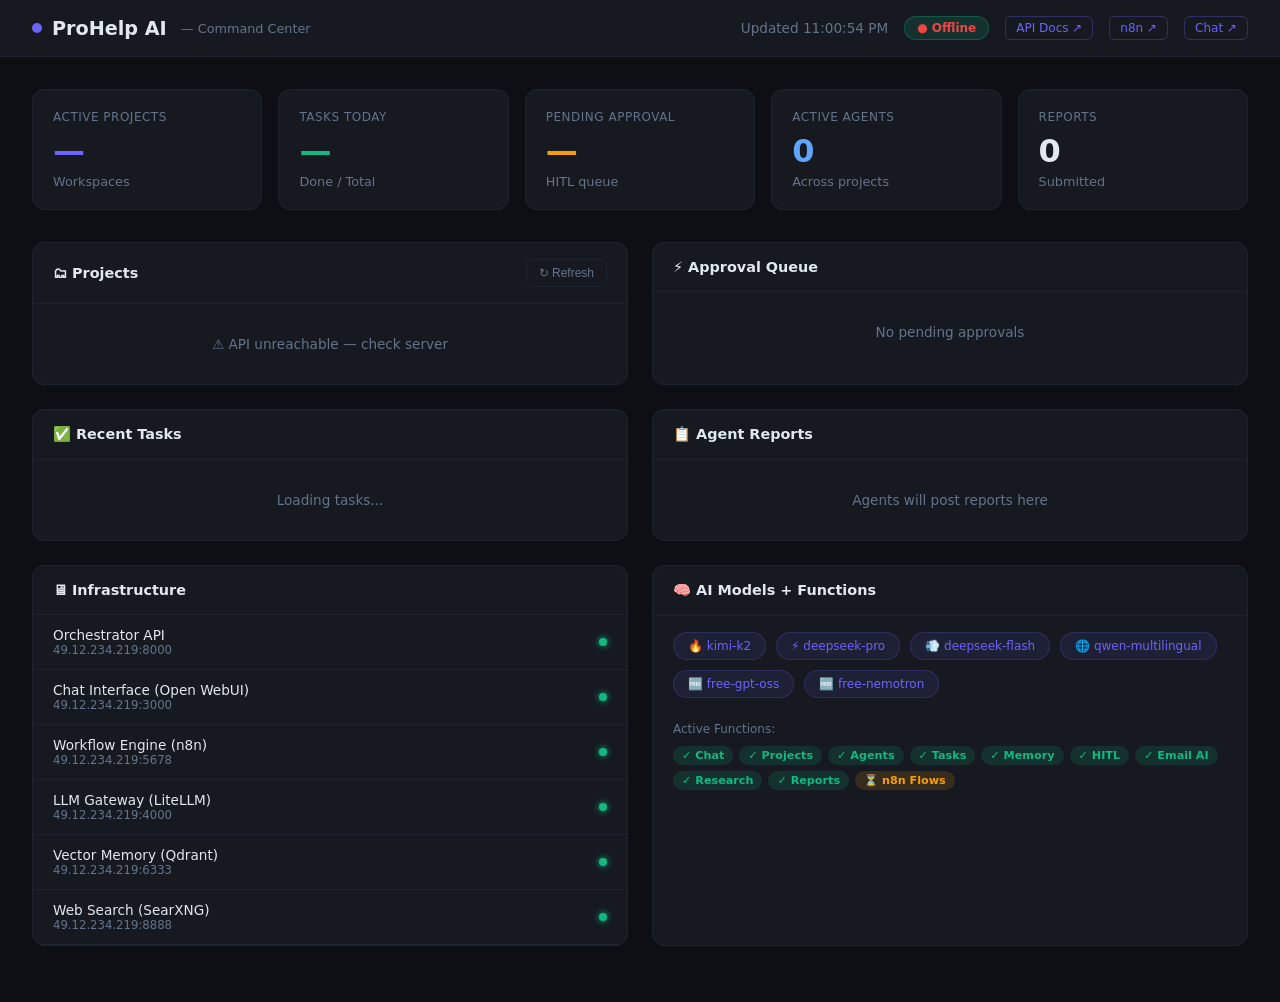
==== index.html @ 88de7e41 "Deploy ProHelp AI Command Center dashboard" ====
<!DOCTYPE html>
<html lang="en">
<head>
<meta charset="UTF-8">
<meta name="viewport" content="width=device-width, initial-scale=1.0">
<title>ProHelp AI — Command Center</title>
<style>
  :root {
    --bg: #0d0f14; --card: #161920; --border: #1e2330;
    --accent: #6c63ff; --accent2: #00d4aa; --warn: #f59e0b; --danger: #ef4444;
    --text: #e2e8f0; --muted: #64748b; --green: #10b981;
  }
  * { box-sizing: border-box; margin: 0; padding: 0; }
  body { background: var(--bg); color: var(--text); font-family: 'Inter', system-ui, sans-serif; min-height: 100vh; }
  .header { background: var(--card); border-bottom: 1px solid var(--border); padding: 16px 32px; display: flex; align-items: center; justify-content: space-between; position: sticky; top: 0; z-index: 100; }
  .logo { display: flex; align-items: center; gap: 10px; font-size: 1.2rem; font-weight: 700; }
  .logo-dot { width: 10px; height: 10px; border-radius: 50%; background: var(--accent); animation: pulse 2s infinite; }
  @keyframes pulse { 0%,100%{opacity:1} 50%{opacity:.4} }
  .header-right { display: flex; align-items: center; gap: 16px; font-size: .85rem; color: var(--muted); }
  .status-badge { padding: 4px 12px; border-radius: 20px; font-size: .75rem; font-weight: 600; }
  .status-online { background: rgba(16,185,129,.15); color: #10b981; border: 1px solid rgba(16,185,129,.3); }
  .container { max-width: 1400px; margin: 0 auto; padding: 32px; }
  .stats-row { display: grid; grid-template-columns: repeat(auto-fit, minmax(180px, 1fr)); gap: 16px; margin-bottom: 32px; }
  .stat-card { background: var(--card); border: 1px solid var(--border); border-radius: 12px; padding: 20px; }
  .stat-label { font-size: .75rem; color: var(--muted); text-transform: uppercase; letter-spacing: .5px; margin-bottom: 8px; }
  .stat-value { font-size: 2rem; font-weight: 700; }
  .stat-sub { font-size: .8rem; color: var(--muted); margin-top: 4px; }
  .c-purple { color: var(--accent); } .c-green { color: var(--green); } .c-amber { color: var(--warn); } .c-blue { color: #60a5fa; }
  .main-grid { display: grid; grid-template-columns: 1fr 1fr; gap: 24px; margin-bottom: 24px; }
  @media(max-width:900px){ .main-grid { grid-template-columns: 1fr; } }
  .panel { background: var(--card); border: 1px solid var(--border); border-radius: 12px; overflow: hidden; }
  .panel-header { padding: 16px 20px; border-bottom: 1px solid var(--border); display: flex; justify-content: space-between; align-items: center; }
  .panel-title { font-size: .9rem; font-weight: 600; }
  .panel-body { padding: 0; max-height: 360px; overflow-y: auto; }
  .item { padding: 14px 20px; border-bottom: 1px solid var(--border); display: flex; justify-content: space-between; align-items: flex-start; gap: 12px; }
  .item:last-child { border-bottom: none; }
  .item-left { flex: 1; }
  .item-title { font-size: .88rem; font-weight: 500; margin-bottom: 3px; }
  .item-sub { font-size: .75rem; color: var(--muted); }
  .item-right { text-align: right; flex-shrink: 0; }
  .badge { display: inline-flex; align-items: center; padding: 3px 9px; border-radius: 10px; font-size: .7rem; font-weight: 600; white-space: nowrap; }
  .badge-pending { background: rgba(245,158,11,.15); color: var(--warn); }
  .badge-active { background: rgba(16,185,129,.15); color: var(--green); }
  .badge-completed { background: rgba(96,165,250,.15); color: #60a5fa; }
  .badge-failed { background: rgba(239,68,68,.15); color: var(--danger); }
  .badge-hitl { background: rgba(108,99,255,.15); color: var(--accent); }
  .badge-running { background: rgba(0,212,170,.15); color: var(--accent2); animation: pulse 1.5s infinite; }
  .hitl-item { padding: 16px 20px; border-bottom: 1px solid var(--border); }
  .hitl-type { font-size: .7rem; font-weight: 700; text-transform: uppercase; color: var(--accent); margin-bottom: 6px; }
  .hitl-title { font-size: .88rem; font-weight: 500; margin-bottom: 8px; }
  .hitl-preview { font-size: .78rem; color: var(--muted); margin-bottom: 12px; background: rgba(0,0,0,.3); padding: 8px; border-radius: 6px; }
  .hitl-actions { display: flex; gap: 8px; }
  .btn { padding: 7px 16px; border-radius: 8px; font-size: .8rem; font-weight: 600; cursor: pointer; border: none; }
  .btn-approve { background: #10b981; color: #fff; }
  .btn-reject { background: var(--border); color: var(--muted); }
  .report-item { padding: 14px 20px; border-bottom: 1px solid var(--border); }
  .report-meta { display: flex; align-items: center; gap: 8px; margin-bottom: 6px; }
  .report-agent { font-size: .72rem; font-weight: 700; color: var(--accent2); text-transform: uppercase; }
  .report-time { font-size: .72rem; color: var(--muted); }
  .report-title { font-size: .85rem; font-weight: 600; margin-bottom: 4px; }
  .report-content { font-size: .78rem; color: var(--muted); line-height: 1.5; }
  .service-row { display: flex; align-items: center; justify-content: space-between; padding: 12px 20px; border-bottom: 1px solid var(--border); }
  .service-name { font-size: .85rem; }
  .service-url { font-size: .73rem; color: var(--muted); }
  .dot { width: 8px; height: 8px; border-radius: 50%; }
  .dot-green { background: #10b981; box-shadow: 0 0 6px #10b981; }
  .api-link { display: inline-flex; align-items: center; gap: 6px; font-size: .75rem; color: var(--accent); text-decoration: none; padding: 4px 10px; border: 1px solid rgba(108,99,255,.3); border-radius: 6px; }
  .model-chip { padding: 6px 14px; background: rgba(108,99,255,.1); border: 1px solid rgba(108,99,255,.2); border-radius: 20px; font-size: .75rem; color: var(--accent); }
  .models-row { display: flex; flex-wrap: wrap; gap: 10px; padding: 16px 20px; }
  .toast { position: fixed; bottom: 24px; right: 24px; background: var(--card); border: 1px solid var(--border); border-radius: 10px; padding: 12px 18px; font-size: .85rem; z-index: 1000; opacity: 0; transition: all .3s; }
  .toast.show { opacity: 1; }
  .empty { padding: 32px 20px; text-align: center; color: var(--muted); font-size: .85rem; }
  .refresh-btn { padding: 6px 12px; background: transparent; border: 1px solid var(--border); border-radius: 8px; color: var(--muted); font-size: .75rem; cursor: pointer; }
</style>
</head>
<body>
<div class="header">
  <div class="logo"><div class="logo-dot"></div><span>ProHelp AI</span><span style="color:var(--muted);font-size:.8rem;font-weight:400"> — Command Center</span></div>
  <div class="header-right">
    <span id="last-updated">Loading...</span>
    <span class="status-badge status-online" id="api-status">● Connecting...</span>
    <a href="http://49.12.234.219:8000/docs" target="_blank" class="api-link">API Docs ↗</a>
    <a href="http://49.12.234.219:5678" target="_blank" class="api-link">n8n ↗</a>
    <a href="http://49.12.234.219:3000" target="_blank" class="api-link">Chat ↗</a>
  </div>
</div>
<div class="container">
  <div class="stats-row">
    <div class="stat-card"><div class="stat-label">Active Projects</div><div class="stat-value c-purple" id="stat-projects">—</div><div class="stat-sub">Workspaces</div></div>
    <div class="stat-card"><div class="stat-label">Tasks Today</div><div class="stat-value c-green" id="stat-tasks">—</div><div class="stat-sub">Done / Total</div></div>
    <div class="stat-card"><div class="stat-label">Pending Approval</div><div class="stat-value c-amber" id="stat-hitl">—</div><div class="stat-sub">HITL queue</div></div>
    <div class="stat-card"><div class="stat-label">Active Agents</div><div class="stat-value c-blue" id="stat-agents">—</div><div class="stat-sub">Across projects</div></div>
    <div class="stat-card"><div class="stat-label">Reports</div><div class="stat-value" id="stat-reports">—</div><div class="stat-sub">Submitted</div></div>
  </div>
  <div class="main-grid">
    <div class="panel">
      <div class="panel-header"><span class="panel-title">🗂 Projects</span><button class="refresh-btn" onclick="loadAll()">&#8635; Refresh</button></div>
      <div class="panel-body" id="projects-list"><div class="empty">Loading...</div></div>
    </div>
    <div class="panel">
      <div class="panel-header"><span class="panel-title">⚡ Approval Queue <span id="hitl-count" style="color:var(--warn)"></span></span></div>
      <div class="panel-body" id="hitl-list"><div class="empty">No pending approvals</div></div>
    </div>
    <div class="panel">
      <div class="panel-header"><span class="panel-title">✅ Recent Tasks</span></div>
      <div class="panel-body" id="tasks-list"><div class="empty">Loading tasks...</div></div>
    </div>
    <div class="panel">
      <div class="panel-header"><span class="panel-title">📋 Agent Reports</span></div>
      <div class="panel-body" id="reports-list"><div class="empty">No reports yet</div></div>
    </div>
  </div>
  <div class="main-grid">
    <div class="panel">
      <div class="panel-header"><span class="panel-title">🖥 Infrastructure</span></div>
      <div class="service-row"><div><div class="service-name">Orchestrator API</div><div class="service-url">49.12.234.219:8000</div></div><div class="dot dot-green"></div></div>
      <div class="service-row"><div><div class="service-name">Chat Interface (Open WebUI)</div><div class="service-url">49.12.234.219:3000</div></div><div class="dot dot-green"></div></div>
      <div class="service-row"><div><div class="service-name">Workflow Engine (n8n)</div><div class="service-url">49.12.234.219:5678</div></div><div class="dot dot-green"></div></div>
      <div class="service-row"><div><div class="service-name">LLM Gateway (LiteLLM)</div><div class="service-url">49.12.234.219:4000</div></div><div class="dot dot-green"></div></div>
      <div class="service-row"><div><div class="service-name">Vector Memory (Qdrant)</div><div class="service-url">49.12.234.219:6333</div></div><div class="dot dot-green"></div></div>
      <div class="service-row"><div><div class="service-name">Web Search (SearXNG)</div><div class="service-url">49.12.234.219:8888</div></div><div class="dot dot-green"></div></div>
    </div>
    <div class="panel">
      <div class="panel-header"><span class="panel-title">🧠 AI Models + Functions</span></div>
      <div class="models-row">
        <div class="model-chip">🔥 kimi-k2</div><div class="model-chip">⚡ deepseek-pro</div>
        <div class="model-chip">💨 deepseek-flash</div><div class="model-chip">🌐 qwen-multilingual</div>
        <div class="model-chip">🆓 free-gpt-oss</div><div class="model-chip">🆓 free-nemotron</div>
      </div>
      <div style="padding:0 20px 16px;margin-top:8px">
        <div style="font-size:.75rem;color:var(--muted);margin-bottom:10px">Active Functions:</div>
        <div style="display:flex;flex-wrap:wrap;gap:6px">
          <span class="badge badge-active">✓ Chat</span><span class="badge badge-active">✓ Projects</span>
          <span class="badge badge-active">✓ Agents</span><span class="badge badge-active">✓ Tasks</span>
          <span class="badge badge-active">✓ Memory</span><span class="badge badge-active">✓ HITL</span>
          <span class="badge badge-active">✓ Email AI</span><span class="badge badge-active">✓ Research</span>
          <span class="badge badge-active">✓ Reports</span><span class="badge badge-pending">⏳ n8n Flows</span>
        </div>
      </div>
    </div>
  </div>
</div>
<div class="toast" id="toast"></div>
<script>
const API='http://49.12.234.219:8000';
let allProjects=[];
function showToast(msg,color){const t=document.getElementById('toast');t.textContent=msg;t.style.borderColor=color||'var(--accent)';t.classList.add('show');setTimeout(()=>t.classList.remove('show'),3000);}
function ago(ts){const d=new Date(ts),now=new Date(),s=Math.floor((now-d)/1000);if(s<60)return s+'s ago';if(s<3600)return Math.floor(s/60)+'m ago';if(s<86400)return Math.floor(s/3600)+'h ago';return d.toLocaleDateString();}
function statusBadge(s){const map={pending:'badge-pending',in_progress:'badge-running',completed:'badge-completed',failed:'badge-failed',awaiting_user_action:'badge-hitl',active:'badge-active',skipped:'badge-completed'};return`<span class="badge ${map[s]||'badge-pending'}">${(s||'').replace(/_/g,' ')}</span>`;}
async function apiFetch(path){const r=await fetch(API+path,{headers:{'Accept':'application/json'}});if(!r.ok)throw new Error(r.status);return r.json();}
async function loadProjects(){try{const data=await apiFetch('/projects');allProjects=data.projects||[];const el=document.getElementById('projects-list');document.getElementById('stat-projects').textContent=allProjects.length;if(!allProjects.length){el.innerHTML='<div class="empty">No projects yet. Create via API.</div>';return;}el.innerHTML=allProjects.map(p=>`<div class="item"><div class="item-left"><div class="item-title">${p.name}</div><div class="item-sub">${p.description||''}\u00b7 ${p.agent_count||0} agents \u00b7 ${p.task_count||0} tasks</div></div><div class="item-right">${statusBadge(p.status)}<div class="item-sub">${ago(p.created_at)}</div></div></div>`).join('');}catch(e){document.getElementById('projects-list').innerHTML='<div class="empty">⚠️ API unreachable — check server</div>';}}
async function loadTasks(){try{const data=await apiFetch('/tasks');const tasks=data.tasks||[];const el=document.getElementById('tasks-list');const completed=tasks.filter(t=>t.status==='completed').length;document.getElementById('stat-tasks').textContent=completed+'/'+tasks.length;document.getElementById('stat-hitl').textContent=tasks.filter(t=>t.status==='awaiting_user_action').length;if(!tasks.length){el.innerHTML='<div class="empty">No tasks yet</div>';return;}el.innerHTML=tasks.slice(0,15).map(t=>`<div class="item"><div class="item-left"><div class="item-title">${t.title}</div><div class="item-sub">${t.agent_name?'\ud83e\udd16 '+t.agent_name+' \u00b7 ':''}${ago(t.created_at)}</div></div><div class="item-right">${statusBadge(t.status)}</div></div>`).join('');}catch(e){}}
async function loadHITL(){try{const data=await apiFetch('/tasks?status=awaiting_user_action');const tasks=data.tasks||[];const el=document.getElementById('hitl-list');const count=document.getElementById('hitl-count');if(!tasks.length){el.innerHTML='<div class="empty">✓ No pending approvals</div>';count.textContent='';return;}count.textContent='('+tasks.length+')';el.innerHTML=tasks.map(t=>`<div class="hitl-item"><div class="hitl-type">${t.executor==='human'?'\ud83d\udc64 Human Review':'\ud83e\udd16 AI Draft'} \u00b7 ${t.trigger_type||'manual'}</div><div class="hitl-title">${t.title}</div><div class="hitl-preview">${(t.why_human||t.action||'Awaiting review...').slice(0,150)}</div><div class="hitl-actions"><button class="btn btn-approve" onclick="approveTask('${t.id}',this)">✓ Approve</button><button class="btn btn-reject" onclick="rejectTask(this)">✗ Reject</button></div></div>`).join('');}catch(e){}}
async function loadReports(){try{let all=[];for(const p of allProjects.slice(0,5)){try{const d=await apiFetch('/reports/'+p.id);all=all.concat((d.reports||[]).map(r=>({...r,pname:p.name})));}catch(e){}}document.getElementById('stat-reports').textContent=all.length;const el=document.getElementById('reports-list');if(!all.length){el.innerHTML='<div class="empty">Agents will post reports here</div>';return;}all.sort((a,b)=>new Date(b.created_at)-new Date(a.created_at));el.innerHTML=all.slice(0,10).map(r=>`<div class="report-item"><div class="report-meta"><span class="report-agent">${r.agent_name||r.pname}</span><span class="report-time">${ago(r.created_at)}</span><span class="badge badge-active" style="font-size:.65rem">${r.report_type}</span></div><div class="report-title">${r.title}</div><div class="report-content">${(r.content||'').slice(0,200)}</div></div>`).join('');}catch(e){}}
async function loadAgents(){try{let total=0;for(const p of allProjects.slice(0,5)){const d=await apiFetch('/agents/'+p.id);total+=(d.agents||[]).length;}document.getElementById('stat-agents').textContent=total;}catch(e){}}
async function approveTask(id,btn){btn.disabled=true;btn.textContent='...';showToast('\u2713 Approved','var(--green)');await loadAll();}
async function rejectTask(btn){btn.disabled=true;btn.textContent='...';showToast('Rejected');await loadAll();}
async function checkHealth(){try{const h=await apiFetch('/health');const badge=document.getElementById('api-status');badge.textContent=h.status==='healthy'?'\u25cf Online':'\u25cf Degraded';badge.className='status-badge '+(h.status==='healthy'?'status-online':'');}catch(e){document.getElementById('api-status').textContent='\u25cf Offline';document.getElementById('api-status').style.color='var(--danger)';}}
async function loadAll(){document.getElementById('last-updated').textContent='Refreshing...';await checkHealth();await loadProjects();await Promise.all([loadTasks(),loadReports()]);await Promise.all([loadAgents(),loadHITL()]);document.getElementById('last-updated').textContent='Updated '+new Date().toLocaleTimeString();}
loadAll();setInterval(loadAll,30000);
</script>
</body>
</html>
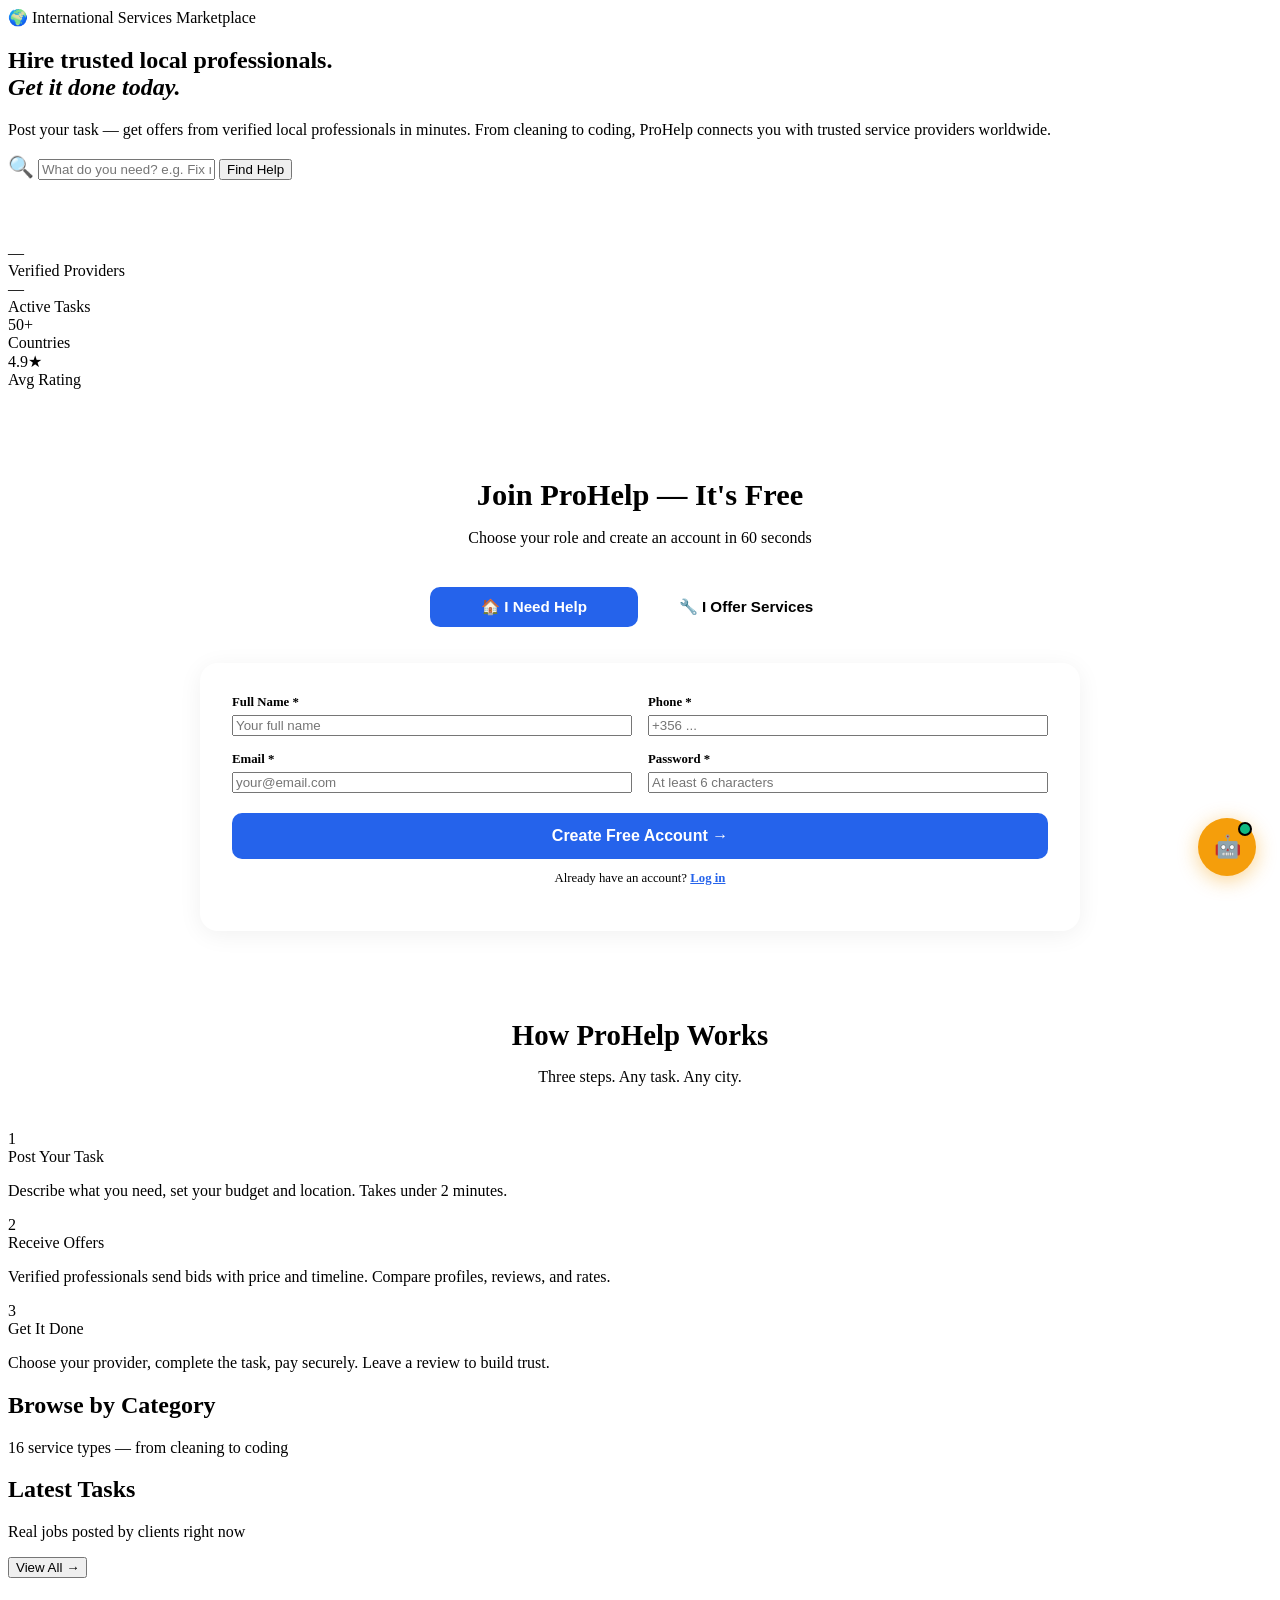
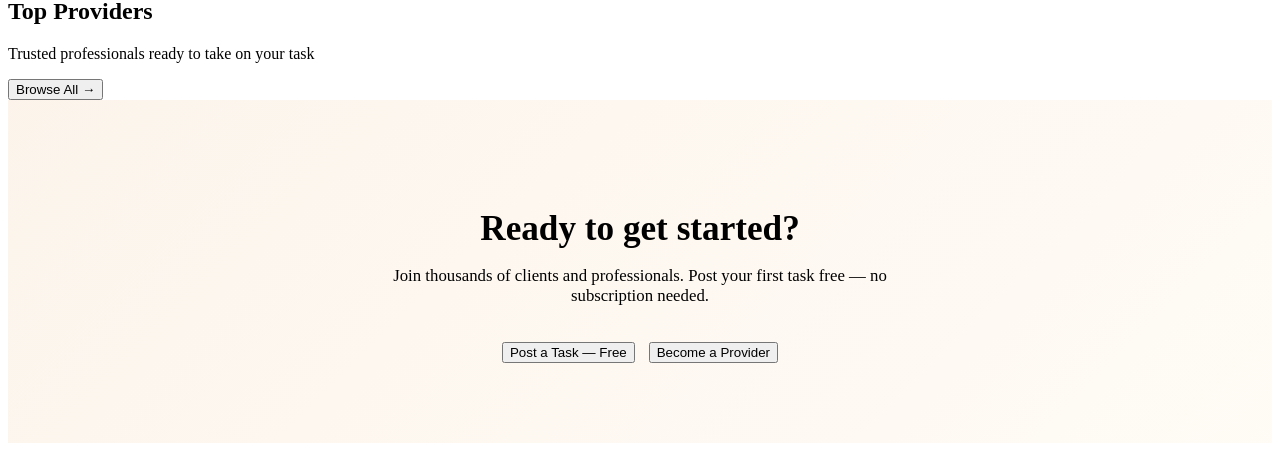
==== commit d8441e78: "fix: gold AI chatbot (chatbot_v2) + remove WhatsApp widget from all pages" ====
--- a/index.html
+++ b/index.html
@@ -1,163 +1,331 @@
 <!DOCTYPE html>
 <html lang="en">
 <head>
+  <meta name="theme-color" content="#FFFFFF">
 <meta charset="UTF-8">
-<meta name="viewport" content="width=device-width, initial-scale=1.0">
-<title>ProHelp AI — Command Center</title>
-<style>
-  :root {
-    --bg: #0d0f14; --card: #161920; --border: #1e2330;
-    --accent: #6c63ff; --accent2: #00d4aa; --warn: #f59e0b; --danger: #ef4444;
-    --text: #e2e8f0; --muted: #64748b; --green: #10b981;
+<meta name="viewport" content="width=device-width,initial-scale=1">
+<title>Find Local Services Worldwide — ProHelp</title>
+<meta name="description" content="ProHelp — the fastest way to find trusted local service professionals in Malta and beyond. Plumbers, cleaners, electricians, AC technicians — hire in minutes.">
+<meta name="keywords" content="local services Malta, hire plumber Malta, cleaning services Malta, handyman Malta, service marketplace">
+<meta property="og:title" content="ProHelp — Find Local Services in Malta">
+<meta property="og:description" content="Hire trusted professionals in Malta. Plumbers, cleaners, electricians and more. Free to use for clients.">
+<meta property="og:url" content="https://prohelp.work">
+<meta property="og:type" content="website">
+<meta property="og:image" content="https://prohelp.work/assets/prohelp-og.png">
+<meta name="twitter:card" content="summary_large_image">
+<meta name="twitter:title" content="ProHelp — Malta Local Services Marketplace">
+<meta name="twitter:description" content="Find and hire local professionals instantly. Malta's fastest growing service marketplace.">
+<link rel="canonical" href="https://prohelp.work">
+<link rel="icon" type="image/png" href="/assets/prohelp-favicon.png">
+<link rel="apple-touch-icon" href="/assets/prohelp-favicon.png">
+<link rel="stylesheet" href="/shared.css"><!-- Google Analytics -->
+<script async src="https://www.googletagmanager.com/gtag/js?id=G-PROHELP001"></script>
+<script>window.dataLayer=window.dataLayer||[];function gtag(){dataLayer.push(arguments);}gtag("js",new Date());gtag("config","G-PROHELP001");</script>
+<script type="application/ld+json">
+{
+  "@context": "https://schema.org",
+  "@type": "WebSite",
+  "name": "ProHelp",
+  "url": "https://prohelp.work",
+  "description": "Malta's AI-powered local services marketplace. Hire trusted plumbers, cleaners, electricians and more.",
+  "potentialAction": {
+    "@type": "SearchAction",
+    "target": "https://prohelp.work/marketplace/?q={search_term_string}",
+    "query-input": "required name=search_term_string"
   }
-  * { box-sizing: border-box; margin: 0; padding: 0; }
-  body { background: var(--bg); color: var(--text); font-family: 'Inter', system-ui, sans-serif; min-height: 100vh; }
-  .header { background: var(--card); border-bottom: 1px solid var(--border); padding: 16px 32px; display: flex; align-items: center; justify-content: space-between; position: sticky; top: 0; z-index: 100; }
-  .logo { display: flex; align-items: center; gap: 10px; font-size: 1.2rem; font-weight: 700; }
-  .logo-dot { width: 10px; height: 10px; border-radius: 50%; background: var(--accent); animation: pulse 2s infinite; }
-  @keyframes pulse { 0%,100%{opacity:1} 50%{opacity:.4} }
-  .header-right { display: flex; align-items: center; gap: 16px; font-size: .85rem; color: var(--muted); }
-  .status-badge { padding: 4px 12px; border-radius: 20px; font-size: .75rem; font-weight: 600; }
-  .status-online { background: rgba(16,185,129,.15); color: #10b981; border: 1px solid rgba(16,185,129,.3); }
-  .container { max-width: 1400px; margin: 0 auto; padding: 32px; }
-  .stats-row { display: grid; grid-template-columns: repeat(auto-fit, minmax(180px, 1fr)); gap: 16px; margin-bottom: 32px; }
-  .stat-card { background: var(--card); border: 1px solid var(--border); border-radius: 12px; padding: 20px; }
-  .stat-label { font-size: .75rem; color: var(--muted); text-transform: uppercase; letter-spacing: .5px; margin-bottom: 8px; }
-  .stat-value { font-size: 2rem; font-weight: 700; }
-  .stat-sub { font-size: .8rem; color: var(--muted); margin-top: 4px; }
-  .c-purple { color: var(--accent); } .c-green { color: var(--green); } .c-amber { color: var(--warn); } .c-blue { color: #60a5fa; }
-  .main-grid { display: grid; grid-template-columns: 1fr 1fr; gap: 24px; margin-bottom: 24px; }
-  @media(max-width:900px){ .main-grid { grid-template-columns: 1fr; } }
-  .panel { background: var(--card); border: 1px solid var(--border); border-radius: 12px; overflow: hidden; }
-  .panel-header { padding: 16px 20px; border-bottom: 1px solid var(--border); display: flex; justify-content: space-between; align-items: center; }
-  .panel-title { font-size: .9rem; font-weight: 600; }
-  .panel-body { padding: 0; max-height: 360px; overflow-y: auto; }
-  .item { padding: 14px 20px; border-bottom: 1px solid var(--border); display: flex; justify-content: space-between; align-items: flex-start; gap: 12px; }
-  .item:last-child { border-bottom: none; }
-  .item-left { flex: 1; }
-  .item-title { font-size: .88rem; font-weight: 500; margin-bottom: 3px; }
-  .item-sub { font-size: .75rem; color: var(--muted); }
-  .item-right { text-align: right; flex-shrink: 0; }
-  .badge { display: inline-flex; align-items: center; padding: 3px 9px; border-radius: 10px; font-size: .7rem; font-weight: 600; white-space: nowrap; }
-  .badge-pending { background: rgba(245,158,11,.15); color: var(--warn); }
-  .badge-active { background: rgba(16,185,129,.15); color: var(--green); }
-  .badge-completed { background: rgba(96,165,250,.15); color: #60a5fa; }
-  .badge-failed { background: rgba(239,68,68,.15); color: var(--danger); }
-  .badge-hitl { background: rgba(108,99,255,.15); color: var(--accent); }
-  .badge-running { background: rgba(0,212,170,.15); color: var(--accent2); animation: pulse 1.5s infinite; }
-  .hitl-item { padding: 16px 20px; border-bottom: 1px solid var(--border); }
-  .hitl-type { font-size: .7rem; font-weight: 700; text-transform: uppercase; color: var(--accent); margin-bottom: 6px; }
-  .hitl-title { font-size: .88rem; font-weight: 500; margin-bottom: 8px; }
-  .hitl-preview { font-size: .78rem; color: var(--muted); margin-bottom: 12px; background: rgba(0,0,0,.3); padding: 8px; border-radius: 6px; }
-  .hitl-actions { display: flex; gap: 8px; }
-  .btn { padding: 7px 16px; border-radius: 8px; font-size: .8rem; font-weight: 600; cursor: pointer; border: none; }
-  .btn-approve { background: #10b981; color: #fff; }
-  .btn-reject { background: var(--border); color: var(--muted); }
-  .report-item { padding: 14px 20px; border-bottom: 1px solid var(--border); }
-  .report-meta { display: flex; align-items: center; gap: 8px; margin-bottom: 6px; }
-  .report-agent { font-size: .72rem; font-weight: 700; color: var(--accent2); text-transform: uppercase; }
-  .report-time { font-size: .72rem; color: var(--muted); }
-  .report-title { font-size: .85rem; font-weight: 600; margin-bottom: 4px; }
-  .report-content { font-size: .78rem; color: var(--muted); line-height: 1.5; }
-  .service-row { display: flex; align-items: center; justify-content: space-between; padding: 12px 20px; border-bottom: 1px solid var(--border); }
-  .service-name { font-size: .85rem; }
-  .service-url { font-size: .73rem; color: var(--muted); }
-  .dot { width: 8px; height: 8px; border-radius: 50%; }
-  .dot-green { background: #10b981; box-shadow: 0 0 6px #10b981; }
-  .api-link { display: inline-flex; align-items: center; gap: 6px; font-size: .75rem; color: var(--accent); text-decoration: none; padding: 4px 10px; border: 1px solid rgba(108,99,255,.3); border-radius: 6px; }
-  .model-chip { padding: 6px 14px; background: rgba(108,99,255,.1); border: 1px solid rgba(108,99,255,.2); border-radius: 20px; font-size: .75rem; color: var(--accent); }
-  .models-row { display: flex; flex-wrap: wrap; gap: 10px; padding: 16px 20px; }
-  .toast { position: fixed; bottom: 24px; right: 24px; background: var(--card); border: 1px solid var(--border); border-radius: 10px; padding: 12px 18px; font-size: .85rem; z-index: 1000; opacity: 0; transition: all .3s; }
-  .toast.show { opacity: 1; }
-  .empty { padding: 32px 20px; text-align: center; color: var(--muted); font-size: .85rem; }
-  .refresh-btn { padding: 6px 12px; background: transparent; border: 1px solid var(--border); border-radius: 8px; color: var(--muted); font-size: .75rem; cursor: pointer; }
-</style>
+}
+</script>
 </head>
 <body>
-<div class="header">
-  <div class="logo"><div class="logo-dot"></div><span>ProHelp AI</span><span style="color:var(--muted);font-size:.8rem;font-weight:400"> — Command Center</span></div>
-  <div class="header-right">
-    <span id="last-updated">Loading...</span>
-    <span class="status-badge status-online" id="api-status">● Connecting...</span>
-    <a href="http://49.12.234.219:8000/docs" target="_blank" class="api-link">API Docs ↗</a>
-    <a href="http://49.12.234.219:5678" target="_blank" class="api-link">n8n ↗</a>
-    <a href="http://49.12.234.219:3000" target="_blank" class="api-link">Chat ↗</a>
-  </div>
-</div>
-<div class="container">
-  <div class="stats-row">
-    <div class="stat-card"><div class="stat-label">Active Projects</div><div class="stat-value c-purple" id="stat-projects">—</div><div class="stat-sub">Workspaces</div></div>
-    <div class="stat-card"><div class="stat-label">Tasks Today</div><div class="stat-value c-green" id="stat-tasks">—</div><div class="stat-sub">Done / Total</div></div>
-    <div class="stat-card"><div class="stat-label">Pending Approval</div><div class="stat-value c-amber" id="stat-hitl">—</div><div class="stat-sub">HITL queue</div></div>
-    <div class="stat-card"><div class="stat-label">Active Agents</div><div class="stat-value c-blue" id="stat-agents">—</div><div class="stat-sub">Across projects</div></div>
-    <div class="stat-card"><div class="stat-label">Reports</div><div class="stat-value" id="stat-reports">—</div><div class="stat-sub">Submitted</div></div>
-  </div>
-  <div class="main-grid">
-    <div class="panel">
-      <div class="panel-header"><span class="panel-title">🗂 Projects</span><button class="refresh-btn" onclick="loadAll()">&#8635; Refresh</button></div>
-      <div class="panel-body" id="projects-list"><div class="empty">Loading...</div></div>
-    </div>
-    <div class="panel">
-      <div class="panel-header"><span class="panel-title">⚡ Approval Queue <span id="hitl-count" style="color:var(--warn)"></span></span></div>
-      <div class="panel-body" id="hitl-list"><div class="empty">No pending approvals</div></div>
-    </div>
-    <div class="panel">
-      <div class="panel-header"><span class="panel-title">✅ Recent Tasks</span></div>
-      <div class="panel-body" id="tasks-list"><div class="empty">Loading tasks...</div></div>
-    </div>
-    <div class="panel">
-      <div class="panel-header"><span class="panel-title">📋 Agent Reports</span></div>
-      <div class="panel-body" id="reports-list"><div class="empty">No reports yet</div></div>
-    </div>
-  </div>
-  <div class="main-grid">
-    <div class="panel">
-      <div class="panel-header"><span class="panel-title">🖥 Infrastructure</span></div>
-      <div class="service-row"><div><div class="service-name">Orchestrator API</div><div class="service-url">49.12.234.219:8000</div></div><div class="dot dot-green"></div></div>
-      <div class="service-row"><div><div class="service-name">Chat Interface (Open WebUI)</div><div class="service-url">49.12.234.219:3000</div></div><div class="dot dot-green"></div></div>
-      <div class="service-row"><div><div class="service-name">Workflow Engine (n8n)</div><div class="service-url">49.12.234.219:5678</div></div><div class="dot dot-green"></div></div>
-      <div class="service-row"><div><div class="service-name">LLM Gateway (LiteLLM)</div><div class="service-url">49.12.234.219:4000</div></div><div class="dot dot-green"></div></div>
-      <div class="service-row"><div><div class="service-name">Vector Memory (Qdrant)</div><div class="service-url">49.12.234.219:6333</div></div><div class="dot dot-green"></div></div>
-      <div class="service-row"><div><div class="service-name">Web Search (SearXNG)</div><div class="service-url">49.12.234.219:8888</div></div><div class="dot dot-green"></div></div>
-    </div>
-    <div class="panel">
-      <div class="panel-header"><span class="panel-title">🧠 AI Models + Functions</span></div>
-      <div class="models-row">
-        <div class="model-chip">🔥 kimi-k2</div><div class="model-chip">⚡ deepseek-pro</div>
-        <div class="model-chip">💨 deepseek-flash</div><div class="model-chip">🌐 qwen-multilingual</div>
-        <div class="model-chip">🆓 free-gpt-oss</div><div class="model-chip">🆓 free-nemotron</div>
+<script>window._PG='';</script>
+<header class="site-header" id="sh"></header>
+
+<main>
+<!-- HERO -->
+<section class="hero">
+<div class="con" style="position:relative;z-index:1">
+  <div class="hero-tag">🌍 International Services Marketplace</div>
+  <h1 class="hero-title">Hire trusted local professionals.<br><em>Get it done today.</em></h1>
+  <p class="hero-sub">Post your task — get offers from verified local professionals in minutes. From cleaning to coding, ProHelp connects you with trusted service providers worldwide.</p>
+  <div class="search-wrap" style="max-width:680px;margin-bottom:20px" id="hero-search">
+    <span style="font-size:1.3rem">🔍</span>
+    <input id="sq" type="text" placeholder="What do you need? e.g. Fix my plumbing, clean apartment..." onkeydown="if(event.key==='Enter')goSearch()">
+    <button class="btn btn-gold" onclick="goSearch()">Find Help</button>
+  </div>
+  <div style="display:flex;flex-wrap:wrap;gap:8px;margin-bottom:44px" id="hero-cats"></div>
+  <div class="hero-stats">
+    <div><div class="stat-num" id="st-p">—</div><div class="stat-lbl">Verified Providers</div></div>
+    <div><div class="stat-num" id="st-t">—</div><div class="stat-lbl">Active Tasks</div></div>
+    <div><div class="stat-num">50+</div><div class="stat-lbl">Countries</div></div>
+    <div><div class="stat-num">4.9★</div><div class="stat-lbl">Avg Rating</div></div>
+  </div>
+</div>
+
+<!-- REGISTER PANEL -->
+<section class="sec" style="background:var(--bg2);padding:64px 0;border-bottom:1px solid var(--brd)">
+<div class="con">
+  <div style="text-align:center;margin-bottom:36px">
+    <h2 style="font-size:1.9rem;font-weight:900;margin-bottom:8px">Join ProHelp — It's Free</h2>
+    <p style="color:var(--tx2);font-size:1rem">Choose your role and create an account in 60 seconds</p>
+  </div>
+
+  <div style="max-width:880px;margin:0 auto">
+    <!-- Role toggle -->
+    <div style="display:flex;background:var(--bg);border:1.5px solid var(--brd);border-radius:14px;padding:4px;max-width:420px;margin:0 auto 32px;gap:4px">
+      <button id="hp-tab-client" onclick="hpSetRole('client')"
+        style="flex:1;padding:11px 0;border:none;border-radius:10px;font-size:.95rem;font-weight:600;cursor:pointer;transition:.2s;background:#2563EB;color:#fff">
+        🏠 I Need Help
+      </button>
+      <button id="hp-tab-provider" onclick="hpSetRole('provider')"
+        style="flex:1;padding:11px 0;border:none;border-radius:10px;font-size:.95rem;font-weight:600;cursor:pointer;transition:.2s;background:transparent;color:var(--tx2)">
+        🔧 I Offer Services
+      </button>
+    </div>
+
+    <!-- Form card -->
+    <div style="background:var(--bg);border:1.5px solid var(--brd);border-radius:18px;padding:32px;box-shadow:0 4px 24px rgba(0,0,0,.06)">
+
+      <div style="display:grid;grid-template-columns:1fr 1fr;gap:16px" class="hp-grid">
+        <div>
+          <label style="display:block;font-size:.8rem;font-weight:600;color:var(--tx2);margin-bottom:5px">Full Name *</label>
+          <input id="hp-name" class="fi2" placeholder="Your full name" style="width:100%;box-sizing:border-box">
+        </div>
+        <div>
+          <label style="display:block;font-size:.8rem;font-weight:600;color:var(--tx2);margin-bottom:5px">Phone *</label>
+          <input id="hp-phone" class="fi2" placeholder="+356 ..." style="width:100%;box-sizing:border-box">
+        </div>
+        <div>
+          <label style="display:block;font-size:.8rem;font-weight:600;color:var(--tx2);margin-bottom:5px">Email *</label>
+          <input id="hp-email" class="fi2" type="email" placeholder="your@email.com" style="width:100%;box-sizing:border-box">
+        </div>
+        <div>
+          <label style="display:block;font-size:.8rem;font-weight:600;color:var(--tx2);margin-bottom:5px">Password *</label>
+          <input id="hp-pass" class="fi2" type="password" placeholder="At least 6 characters" style="width:100%;box-sizing:border-box">
+        </div>
       </div>
-      <div style="padding:0 20px 16px;margin-top:8px">
-        <div style="font-size:.75rem;color:var(--muted);margin-bottom:10px">Active Functions:</div>
-        <div style="display:flex;flex-wrap:wrap;gap:6px">
-          <span class="badge badge-active">✓ Chat</span><span class="badge badge-active">✓ Projects</span>
-          <span class="badge badge-active">✓ Agents</span><span class="badge badge-active">✓ Tasks</span>
-          <span class="badge badge-active">✓ Memory</span><span class="badge badge-active">✓ HITL</span>
-          <span class="badge badge-active">✓ Email AI</span><span class="badge badge-active">✓ Research</span>
-          <span class="badge badge-active">✓ Reports</span><span class="badge badge-pending">⏳ n8n Flows</span>
+
+      <!-- Provider-only extras -->
+      <div id="hp-prov-extra" style="display:none;margin-top:16px;display:none">
+        <div style="display:grid;grid-template-columns:1fr 1fr;gap:16px" class="hp-grid">
+          <div>
+            <label style="display:block;font-size:.8rem;font-weight:600;color:var(--tx2);margin-bottom:5px">Your Specialty *</label>
+            <select id="hp-cat" class="fi2" style="width:100%;box-sizing:border-box"><option value="">Select category</option></select>
+          </div>
+          <div>
+            <label style="display:block;font-size:.8rem;font-weight:600;color:var(--tx2);margin-bottom:5px">Hourly Rate (€)</label>
+            <input id="hp-rate" class="fi2" type="number" min="5" placeholder="e.g. 25" style="width:100%;box-sizing:border-box">
+          </div>
         </div>
       </div>
-    </div>
-  </div>
-</div>
-<div class="toast" id="toast"></div>
+
+      <div id="hp-msg" style="display:none;margin-top:12px;padding:10px 14px;border-radius:8px;font-size:.875rem;font-weight:600"></div>
+
+      <button id="hp-btn" onclick="hpRegister()"
+        style="margin-top:20px;width:100%;padding:14px;background:#2563EB;color:#fff;border:none;border-radius:10px;font-size:1rem;font-weight:700;cursor:pointer;transition:.15s">
+        Create Free Account →
+      </button>
+
+      <p style="text-align:center;font-size:.8rem;color:var(--tx2);margin-top:12px">
+        Already have an account? <a href="/login.html" style="color:#2563EB;font-weight:600">Log in</a>
+      </p>
+    </div>
+  </div>
+</div>
+</section>
+
+<style>
+@media(max-width:600px){.hp-grid{grid-template-columns:1fr!important}}
+#hp-tab-client,#hp-tab-provider{outline:none}
+#hp-tab-client:hover,#hp-tab-provider:hover{opacity:.88}
+</style>
+
 <script>
-const API='http://49.12.234.219:8000';
-let allProjects=[];
-function showToast(msg,color){const t=document.getElementById('toast');t.textContent=msg;t.style.borderColor=color||'var(--accent)';t.classList.add('show');setTimeout(()=>t.classList.remove('show'),3000);}
-function ago(ts){const d=new Date(ts),now=new Date(),s=Math.floor((now-d)/1000);if(s<60)return s+'s ago';if(s<3600)return Math.floor(s/60)+'m ago';if(s<86400)return Math.floor(s/3600)+'h ago';return d.toLocaleDateString();}
-function statusBadge(s){const map={pending:'badge-pending',in_progress:'badge-running',completed:'badge-completed',failed:'badge-failed',awaiting_user_action:'badge-hitl',active:'badge-active',skipped:'badge-completed'};return`<span class="badge ${map[s]||'badge-pending'}">${(s||'').replace(/_/g,' ')}</span>`;}
-async function apiFetch(path){const r=await fetch(API+path,{headers:{'Accept':'application/json'}});if(!r.ok)throw new Error(r.status);return r.json();}
-async function loadProjects(){try{const data=await apiFetch('/projects');allProjects=data.projects||[];const el=document.getElementById('projects-list');document.getElementById('stat-projects').textContent=allProjects.length;if(!allProjects.length){el.innerHTML='<div class="empty">No projects yet. Create via API.</div>';return;}el.innerHTML=allProjects.map(p=>`<div class="item"><div class="item-left"><div class="item-title">${p.name}</div><div class="item-sub">${p.description||''}\u00b7 ${p.agent_count||0} agents \u00b7 ${p.task_count||0} tasks</div></div><div class="item-right">${statusBadge(p.status)}<div class="item-sub">${ago(p.created_at)}</div></div></div>`).join('');}catch(e){document.getElementById('projects-list').innerHTML='<div class="empty">⚠️ API unreachable — check server</div>';}}
-async function loadTasks(){try{const data=await apiFetch('/tasks');const tasks=data.tasks||[];const el=document.getElementById('tasks-list');const completed=tasks.filter(t=>t.status==='completed').length;document.getElementById('stat-tasks').textContent=completed+'/'+tasks.length;document.getElementById('stat-hitl').textContent=tasks.filter(t=>t.status==='awaiting_user_action').length;if(!tasks.length){el.innerHTML='<div class="empty">No tasks yet</div>';return;}el.innerHTML=tasks.slice(0,15).map(t=>`<div class="item"><div class="item-left"><div class="item-title">${t.title}</div><div class="item-sub">${t.agent_name?'\ud83e\udd16 '+t.agent_name+' \u00b7 ':''}${ago(t.created_at)}</div></div><div class="item-right">${statusBadge(t.status)}</div></div>`).join('');}catch(e){}}
-async function loadHITL(){try{const data=await apiFetch('/tasks?status=awaiting_user_action');const tasks=data.tasks||[];const el=document.getElementById('hitl-list');const count=document.getElementById('hitl-count');if(!tasks.length){el.innerHTML='<div class="empty">✓ No pending approvals</div>';count.textContent='';return;}count.textContent='('+tasks.length+')';el.innerHTML=tasks.map(t=>`<div class="hitl-item"><div class="hitl-type">${t.executor==='human'?'\ud83d\udc64 Human Review':'\ud83e\udd16 AI Draft'} \u00b7 ${t.trigger_type||'manual'}</div><div class="hitl-title">${t.title}</div><div class="hitl-preview">${(t.why_human||t.action||'Awaiting review...').slice(0,150)}</div><div class="hitl-actions"><button class="btn btn-approve" onclick="approveTask('${t.id}',this)">✓ Approve</button><button class="btn btn-reject" onclick="rejectTask(this)">✗ Reject</button></div></div>`).join('');}catch(e){}}
-async function loadReports(){try{let all=[];for(const p of allProjects.slice(0,5)){try{const d=await apiFetch('/reports/'+p.id);all=all.concat((d.reports||[]).map(r=>({...r,pname:p.name})));}catch(e){}}document.getElementById('stat-reports').textContent=all.length;const el=document.getElementById('reports-list');if(!all.length){el.innerHTML='<div class="empty">Agents will post reports here</div>';return;}all.sort((a,b)=>new Date(b.created_at)-new Date(a.created_at));el.innerHTML=all.slice(0,10).map(r=>`<div class="report-item"><div class="report-meta"><span class="report-agent">${r.agent_name||r.pname}</span><span class="report-time">${ago(r.created_at)}</span><span class="badge badge-active" style="font-size:.65rem">${r.report_type}</span></div><div class="report-title">${r.title}</div><div class="report-content">${(r.content||'').slice(0,200)}</div></div>`).join('');}catch(e){}}
-async function loadAgents(){try{let total=0;for(const p of allProjects.slice(0,5)){const d=await apiFetch('/agents/'+p.id);total+=(d.agents||[]).length;}document.getElementById('stat-agents').textContent=total;}catch(e){}}
-async function approveTask(id,btn){btn.disabled=true;btn.textContent='...';showToast('\u2713 Approved','var(--green)');await loadAll();}
-async function rejectTask(btn){btn.disabled=true;btn.textContent='...';showToast('Rejected');await loadAll();}
-async function checkHealth(){try{const h=await apiFetch('/health');const badge=document.getElementById('api-status');badge.textContent=h.status==='healthy'?'\u25cf Online':'\u25cf Degraded';badge.className='status-badge '+(h.status==='healthy'?'status-online':'');}catch(e){document.getElementById('api-status').textContent='\u25cf Offline';document.getElementById('api-status').style.color='var(--danger)';}}
-async function loadAll(){document.getElementById('last-updated').textContent='Refreshing...';await checkHealth();await loadProjects();await Promise.all([loadTasks(),loadReports()]);await Promise.all([loadAgents(),loadHITL()]);document.getElementById('last-updated').textContent='Updated '+new Date().toLocaleTimeString();}
-loadAll();setInterval(loadAll,30000);
+var _hpRole = 'client';
+function hpSetRole(r) {
+  _hpRole = r;
+  var isP = r === 'provider';
+  document.getElementById('hp-tab-client').style.cssText = 'flex:1;padding:11px 0;border:none;border-radius:10px;font-size:.95rem;font-weight:600;cursor:pointer;transition:.2s;background:'+(isP?'transparent':'#2563EB')+';color:'+(isP?'var(--tx2)':'#fff');
+  document.getElementById('hp-tab-provider').style.cssText = 'flex:1;padding:11px 0;border:none;border-radius:10px;font-size:.95rem;font-weight:600;cursor:pointer;transition:.2s;background:'+(isP?'#2563EB':'transparent')+';color:'+(isP?'#fff':'var(--tx2)');
+  document.getElementById('hp-prov-extra').style.display = isP ? 'block' : 'none';
+  document.getElementById('hp-btn').textContent = isP ? 'Register as Provider →' : 'Create Free Account →';
+}
+
+fetch('/market/categories').then(function(r){return r.json();}).then(function(d){
+  if(d.categories){d.categories.forEach(function(cat){
+    document.getElementById('hp-cat').innerHTML += '<option value="'+cat.id+'">'+cat.name+'</option>';
+  });}
+}).catch(function(){});
+
+async function hpRegister() {
+  var name=document.getElementById('hp-name').value.trim();
+  var phone=document.getElementById('hp-phone').value.trim();
+  var email=document.getElementById('hp-email').value.trim();
+  var pass=document.getElementById('hp-pass').value;
+  var msg=document.getElementById('hp-msg');
+
+  if(!name||!email||!pass||!phone){showHpMsg('Please fill in all required fields.','#FEF2F2','#991B1B');return;}
+  if(pass.length<6){showHpMsg('Password must be at least 6 characters.','#FEF2F2','#991B1B');return;}
+
+  var btn=document.getElementById('hp-btn');
+  btn.disabled=true; btn.textContent='Creating account...';
+
+  var body={name:name,email:email,password:pass,phone:phone,role:_hpRole};
+  if(_hpRole==='provider'){
+    body.category=document.getElementById('hp-cat').value;
+    body.hourly_rate=parseFloat(document.getElementById('hp-rate').value)||0;
+  }
+
+  try{
+    var r=await fetch('/market/register',{method:'POST',headers:{'Content-Type':'application/json'},body:JSON.stringify(body)});
+    var d=await r.json();
+    if(r.ok){
+      showHpMsg('✅ Account created! Redirecting...','#F0FDF4','#166534');
+      setTimeout(function(){
+        var role=d.role; if(role==='provider'||role==='both') location.href='/dashboard-provider.html'; else location.href='/post-task.html';
+      },1200);
+    } else {
+      var _em=d.detail||'Registration failed.'; if(_em==='Email already registered for this role') _em='This email is already registered as '+_hpRole+'. Try logging in.'; showHpMsg(_em,'#FEF2F2','#991B1B');
+      btn.disabled=false; btn.textContent=_hpRole==='provider'?'Register as Provider →':'Create Free Account →';
+    }
+  }catch(e){
+    showHpMsg('Network error. Please try again.','#FEF2F2','#991B1B');
+    btn.disabled=false; btn.textContent=_hpRole==='provider'?'Register as Provider →':'Create Free Account →';
+  }
+}
+
+function showHpMsg(text,bg,color){
+  var el=document.getElementById('hp-msg');
+  el.style.display='block'; el.style.background=bg; el.style.color=color; el.textContent=text;
+}
 </script>
-</body>
-</html>+
+
+<!-- HOW IT WORKS -->
+<section class="sec sec-dark">
+<div class="con">
+  <h2 style="text-align:center;font-size:1.8rem;font-weight:900;margin-bottom:8px">How ProHelp Works</h2>
+  <p style="text-align:center;color:var(--tx2);margin-bottom:44px">Three steps. Any task. Any city.</p>
+  <div class="steps-grid">
+    <div class="step">
+      <div class="step-num">1</div>
+      <div class="step-title">Post Your Task</div>
+      <p class="step-desc">Describe what you need, set your budget and location. Takes under 2 minutes.</p>
+    </div>
+    <div class="step">
+      <div class="step-num">2</div>
+      <div class="step-title">Receive Offers</div>
+      <p class="step-desc">Verified professionals send bids with price and timeline. Compare profiles, reviews, and rates.</p>
+    </div>
+    <div class="step">
+      <div class="step-num">3</div>
+      <div class="step-title">Get It Done</div>
+      <p class="step-desc">Choose your provider, complete the task, pay securely. Leave a review to build trust.</p>
+    </div>
+  </div>
+</div>
+</section>
+
+<!-- CATEGORIES -->
+<section class="sec">
+<div class="con">
+  <div class="sec-hdr">
+    <div><h2 class="sec-title">Browse by Category</h2><p class="sec-sub">16 service types — from cleaning to coding</p></div>
+  </div>
+  <div class="g-cats" id="cats-grid"></div>
+</div>
+</section>
+
+<!-- LIVE TASKS -->
+<section class="sec sec-dark">
+<div class="con">
+  <div class="sec-hdr">
+    <div><h2 class="sec-title">Latest Tasks</h2><p class="sec-sub">Real jobs posted by clients right now</p></div>
+    <a href="/orders.html"><button class="btn btn-ghost">View All →</button></a>
+  </div>
+  <div id="tasks-feed" class="sp"><div class="spinner"></div></div>
+</div>
+</section>
+
+<!-- TOP PROVIDERS -->
+<section class="sec">
+<div class="con">
+  <div class="sec-hdr">
+    <div><h2 class="sec-title">Top Providers</h2><p class="sec-sub">Trusted professionals ready to take on your task</p></div>
+    <a href="/providers.html"><button class="btn btn-ghost">Browse All →</button></a>
+  </div>
+  <div id="prov-feed" class="sp"><div class="spinner"></div></div>
+</div>
+</section>
+
+<!-- CTA -->
+<section class="sec" style="background:linear-gradient(135deg,rgba(217,119,6,.08),rgba(245,158,11,.04));border-top:1px solid var(--brd);text-align:center;padding:80px 0">
+<div class="con">
+  <h2 style="font-size:2.2rem;font-weight:900;margin-bottom:12px">Ready to get started?</h2>
+  <p style="color:var(--tx2);font-size:1.05rem;margin-bottom:36px;max-width:520px;margin-left:auto;margin-right:auto">Join thousands of clients and professionals. Post your first task free — no subscription needed.</p>
+  <div style="display:flex;gap:14px;justify-content:center;flex-wrap:wrap">
+    <a href="/post-task.html"><button class="btn btn-gold btn-xl">Post a Task — Free</button></a>
+    <a href="/register.html?role=provider"><button class="btn btn-outline-gold btn-xl">Become a Provider</button></a>
+  </div>
+</div>
+</section>
+</main>
+<div id="fc2"></div>
+<script src="/shared.js"></script>
+<script>
+
+document.getElementById('hero-cats').innerHTML=
+  CATS.slice(0,8).map(c=>`<a href="/orders.html?cat=${c.id}" class="btn btn-ghost btn-sm">${c.icon} ${c.name}</a>`).join('');
+document.getElementById('cats-grid').innerHTML=
+  CATS.map(c=>`<a href="/orders.html?cat=${c.id}" class="cat-card"><div class="cat-icon">${c.icon}</div><div class="cat-name">${c.name}</div><div class="cat-count">${c.sub}</div></a>`).join('');
+
+async function loadHome(){
+  try{
+    const [orders, providers]=await Promise.all([API.get('/orders?limit=6'),API.get('/providers?limit=6')]);
+    document.getElementById('st-p').textContent=providers.length;
+    document.getElementById('st-t').textContent=orders.length;
+    // Tasks
+    const tf=document.getElementById('tasks-feed');
+    if(!orders.length){tf.innerHTML='<div class="empty-state"><div class="empty-icon">📋</div><p>No tasks yet. <a href="/post-task.html" style="color:var(--gold)">Post the first one!</a></p></div>';
+    }else{
+      let h='<div class="g2">';
+      orders.forEach(t=>{
+        h+=`<div class="tk" onclick="location.href='/task.html?id=${t.id}'">
+          <div class="tk-head"><div class="tk-title">${esc(t.title)}</div><div class="tk-price">${fmtPrice(t.budget)}</div></div>
+          <div class="tk-meta"><span class="bdg bdg-blue">${catIcon(t.category)} ${catName(t.category)}</span>
+            <span class="bdg bdg-muted">📍 ${esc(t.location||'Remote')}</span>
+            ${t.applications>0?`<span class="tk-apps">${t.applications} offers</span>`:''}
+            <span class="bdg ${t.status==='open'?'bdg-gr':'bdg-muted'}">${t.status}</span></div>
+          ${t.description?`<p class="tk-desc">${esc(t.description)}</p>`:''}
+          <div class="tk-foot"><div class="tk-user"><div class="av av-xs">${(t.client_name||'C')[0]}</div>${esc(t.client_name||'Client')}</div>
+          <span class="tk-time">${timeAgo(t.created_at)}</span></div></div>`;
+      });
+      tf.innerHTML=h+'</div>';
+    }
+    // Providers
+    const pf=document.getElementById('prov-feed');
+    if(!providers.length){pf.innerHTML='<div class="empty-state"><div class="empty-icon">👤</div><p>No providers yet. <a href="/register.html?role=provider" style="color:var(--gold)">Be the first!</a></p></div>';
+    }else{
+      let h='<div class="g3">';
+      providers.forEach(p=>{
+        h+=`<div class="pc"><div class="pc-head"><div class="av av-md">${(p.name||'P')[0]}</div>
+          <div class="pc-info"><div class="pc-name">${esc(p.name)} ${p.verified?'<span class="verified">✓ Verified</span>':''}</div>
+          <div class="pc-cat">${catIcon(p.category)} ${catName(p.category)}</div></div>
+          <div class="pc-rate">${p.hourly_rate?fmtPrice(p.hourly_rate)+'/h':'Ask'}</div></div>
+          ${p.bio?`<p class="pc-bio">${esc(p.bio)}</p>`:''}
+          <div class="pc-stats"><div class="pc-stat">${starsHtml(p.rating,'sm')} <span>${(p.rating||5).toFixed(1)}</span></div></div>
+          <div class="pc-foot"><span></span><a href="/orders.html"><button class="btn btn-ghost btn-sm">Browse Tasks</button></a></div></div>`;
+      });
+      pf.innerHTML=h+'</div>';
+    }
+  }catch(e){
+    document.getElementById('tasks-feed').innerHTML='<div class="empty-state"><p style="color:var(--rd)">'+esc(e.message)+'</p></div>';
+  }
+}
+function goSearch(){const q=document.getElementById('sq').value.trim();if(q)location.href='/orders.html?q='+encodeURIComponent(q);}
+loadHome();
+
+</script>
+<script src="/chatbot.js"></script>
+
+
+</body></html>
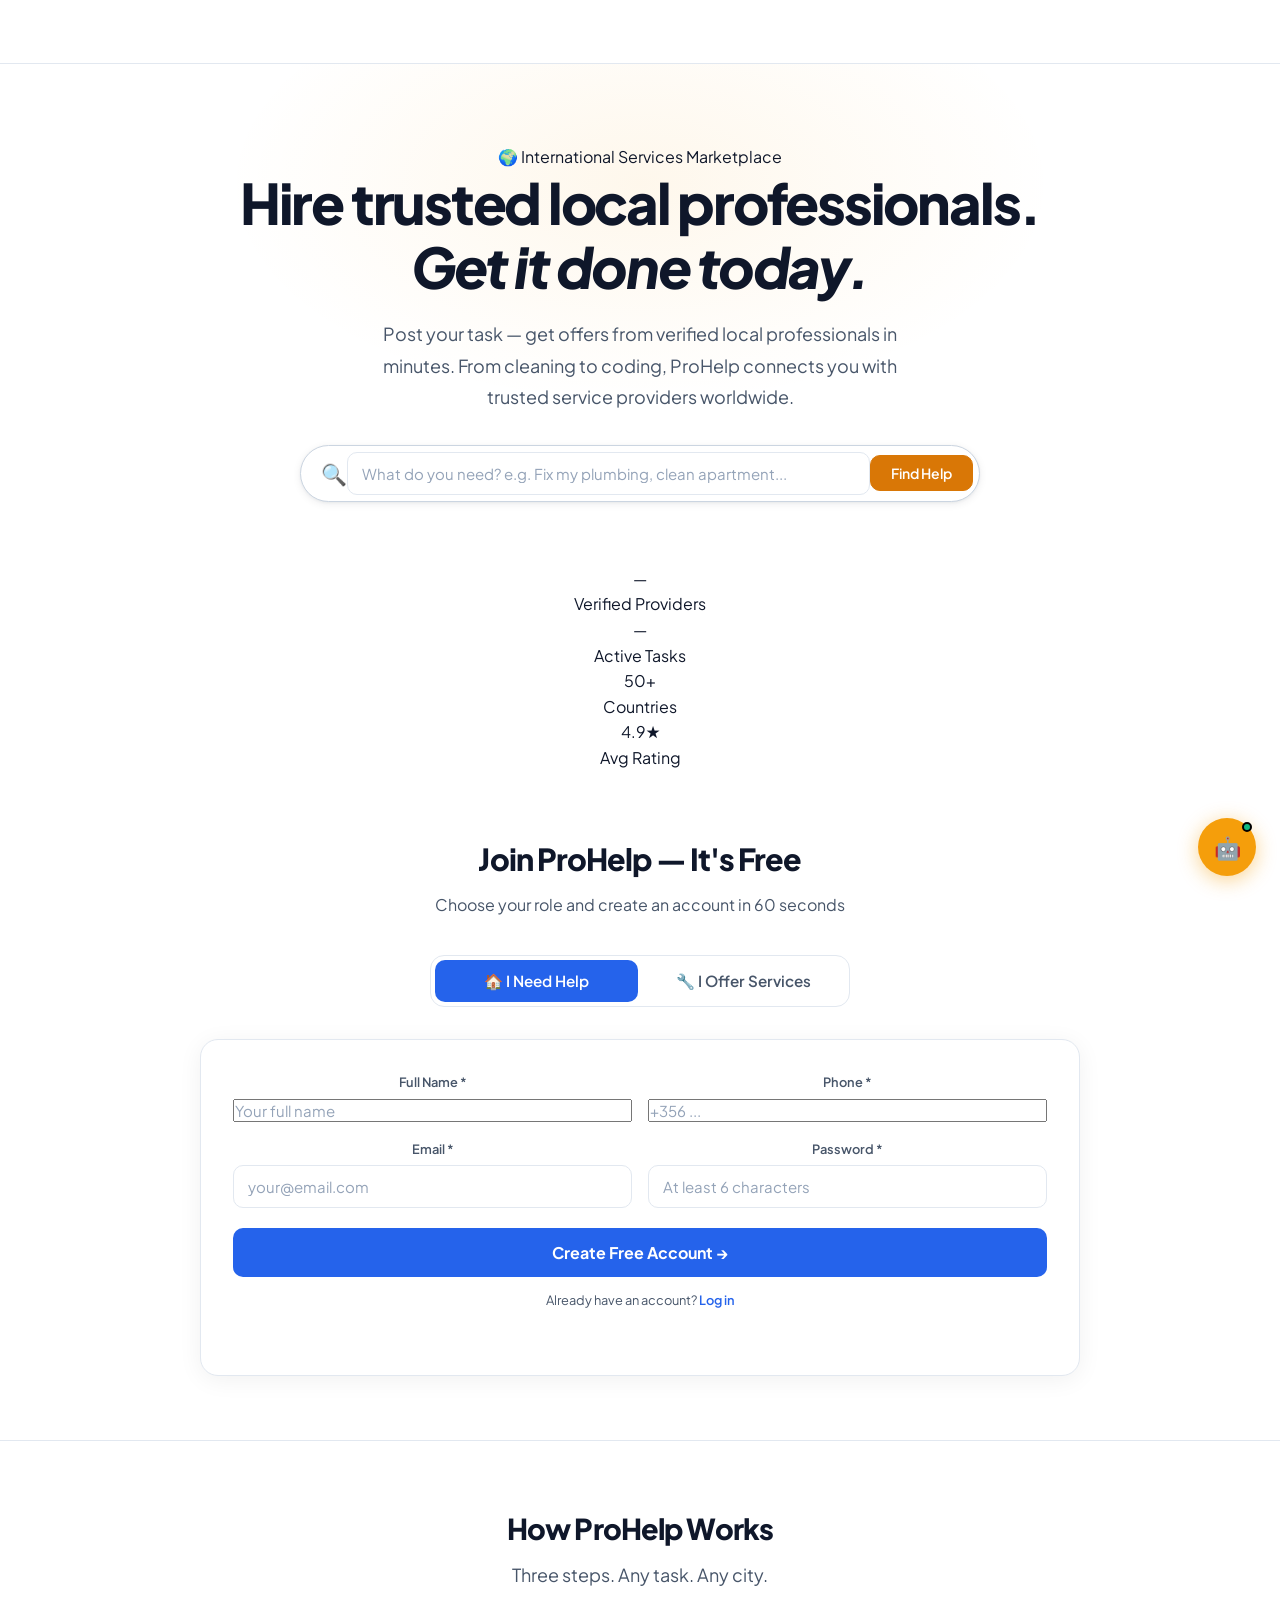
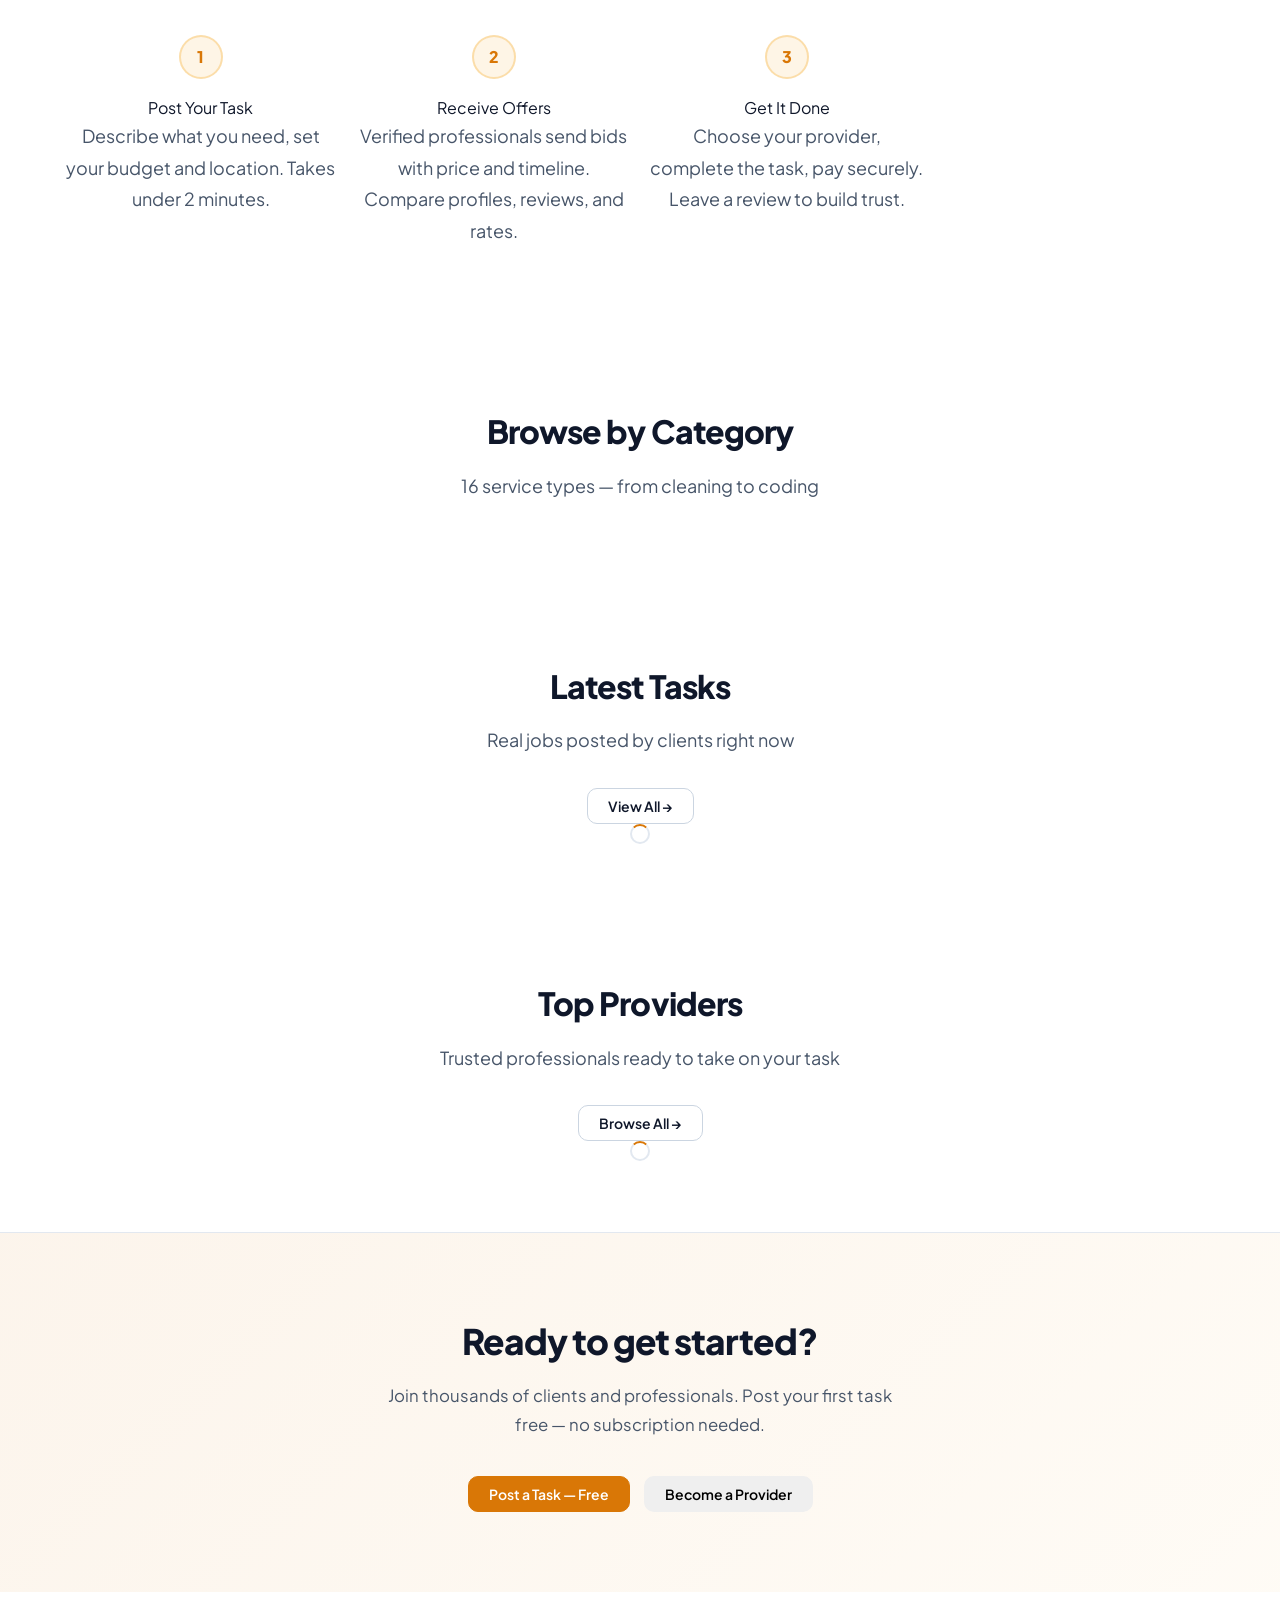
==== commit fd45c55d: "seo: fix title, add meta/og/twitter tags — index.html" ====
--- a/index.html
+++ b/index.html
@@ -4,19 +4,20 @@
   <meta name="theme-color" content="#FFFFFF">
 <meta charset="UTF-8">
 <meta name="viewport" content="width=device-width,initial-scale=1">
-<title>Find Local Services Worldwide — ProHelp</title>
-<meta name="description" content="ProHelp — the fastest way to find trusted local service professionals in Malta and beyond. Plumbers, cleaners, electricians, AC technicians — hire in minutes.">
-<meta name="keywords" content="local services Malta, hire plumber Malta, cleaning services Malta, handyman Malta, service marketplace">
-<meta property="og:title" content="ProHelp — Find Local Services in Malta">
-<meta property="og:description" content="Hire trusted professionals in Malta. Plumbers, cleaners, electricians and more. Free to use for clients.">
-<meta property="og:url" content="https://prohelp.work">
-<meta property="og:type" content="website">
-<meta property="og:image" content="https://prohelp.work/assets/prohelp-og.png">
-<meta name="twitter:card" content="summary_large_image">
-<meta name="twitter:title" content="ProHelp — Malta Local Services Marketplace">
-<meta name="twitter:description" content="Find and hire local professionals instantly. Malta's fastest growing service marketplace.">
-<link rel="canonical" href="https://prohelp.work">
-<link rel="icon" type="image/png" href="/assets/prohelp-favicon.png">
+<title>ProHelp — Hire Trusted Local Professionals in Malta</title>
+  <meta name="description" content="ProHelp is the fastest way to hire trusted local service professionals in Malta. Plumbers, cleaners, electricians, beauty, tutors — post a task and get offers in minutes.">
+  <meta name="robots" content="index, follow">
+  <link rel="canonical" href="https://prohelp.work/">
+  <meta property="og:type" content="website">
+  <meta property="og:url" content="https://prohelp.work/">
+  <meta property="og:title" content="ProHelp — Hire Trusted Local Professionals in Malta">
+  <meta property="og:description" content="ProHelp is the fastest way to hire trusted local service professionals in Malta. Plumbers, cleaners, electricians, beauty, tutors — post a task and get offers in minutes.">
+  <meta property="og:image" content="https://prohelp.work/og-image.jpg">
+  <meta property="og:site_name" content="ProHelp">
+  <meta name="twitter:card" content="summary_large_image">
+  <meta name="twitter:title" content="ProHelp — Hire Trusted Local Professionals in Malta">
+  <meta name="twitter:description" content="ProHelp is the fastest way to hire trusted local service professionals in Malta. Plumbers, cleaners, electricians, beauty, tutors — post a task and get offers in minutes.">
+  <meta name="twitter:image" content="https://prohelp.work/og-image.jpg"><meta name="keywords" content="local services Malta, hire plumber Malta, cleaning services Malta, handyman Malta, service marketplace"><link rel="icon" type="image/png" href="/assets/prohelp-favicon.png">
 <link rel="apple-touch-icon" href="/assets/prohelp-favicon.png">
 <link rel="stylesheet" href="/shared.css"><!-- Google Analytics -->
 <script async src="https://www.googletagmanager.com/gtag/js?id=G-PROHELP001"></script>
--- a/shared.css
+++ b/shared.css
@@ -0,0 +1,850 @@
+/* ═══════════════════════════════════════════════════════════
+   ProHelp — Modern Minimalist Light Design System v3
+   Updated: 2026-05-22 — replaces broken v2 (body background bug)
+   ═══════════════════════════════════════════════════════════ */
+@import url('https://fonts.googleapis.com/css2?family=Plus+Jakarta+Sans:ital,wght@0,400;0,500;0,600;0,700;0,800;1,400&display=swap');
+
+/* ── Design Tokens ─────────────────────────────────────────── */
+:root {
+  /* Colors — Light palette */
+  --bg:          #FFFFFF;
+  --bg-2:        #F8FAFC;
+  --bg-3:        #F1F5F9;
+  --bg-hover:    #F0F4F8;
+  --text:        #0F172A;
+  --text-2:      #475569;
+  --text-3:      #94A3B8;
+  --border:      #E2E8F0;
+  --border-2:    #CBD5E1;
+  --divider:     #F1F5F9;
+
+  /* Brand */
+  --gold:        #F59E0B;
+  --gold-dark:   #D97706;
+  --gold-xdark:  #B45309;
+  --gold-light:  #FEF3C7;
+  --gold-soft:   rgba(245,158,11,0.10);
+  --gold-border: rgba(245,158,11,0.28);
+
+  /* Primary = gold */
+  --primary:     #D97706;
+  --primary-h:   #B45309;
+  --primary-l:   #FEF3C7;
+
+  /* Status */
+  --success:     #10B981;
+  --success-l:   #D1FAE5;
+  --warning:     #F59E0B;
+  --danger:      #EF4444;
+  --danger-l:    #FEE2E2;
+  --info:        #3B82F6;
+  --info-l:      #DBEAFE;
+
+  /* Legacy aliases — keep for older page JS */
+  --c1: var(--bg);
+  --c2: var(--bg-2);
+  --c3: var(--bg-3);
+  --tx1: var(--text);
+  --tx2: var(--text-2);
+  --mu:  var(--text-2);
+  --mu2: var(--text-3);
+  --brd: var(--border);
+  --blue: var(--info);
+  --rd:  var(--danger);
+  --grn: var(--success);
+  --card: #FFFFFF;
+
+  /* Typography */
+  --font:         'Plus Jakarta Sans', system-ui, -apple-system, sans-serif;
+  --fw-normal:    400;
+  --fw-medium:    500;
+  --fw-semi:      600;
+  --fw-bold:      700;
+  --fw-extrabold: 800;
+  --lh-tight:     1.25;
+  --lh-normal:    1.6;
+  --lh-relaxed:   1.75;
+
+  /* Spacing */
+  --sp-1:  0.25rem;
+  --sp-2:  0.5rem;
+  --sp-3:  0.75rem;
+  --sp-4:  1rem;
+  --sp-5:  1.25rem;
+  --sp-6:  1.5rem;
+  --sp-8:  2rem;
+  --sp-10: 2.5rem;
+  --sp-12: 3rem;
+  --sp-16: 4rem;
+  --sp-20: 5rem;
+  --sp-24: 6rem;
+
+  /* Radius */
+  --r-xs:   4px;
+  --r-sm:   6px;
+  --r:      10px;
+  --r-md:   12px;
+  --r-lg:   16px;
+  --r-xl:   20px;
+  --r-full: 9999px;
+
+  /* Shadows — very subtle for light theme */
+  --shadow-xs: 0 1px 2px rgba(15,23,42,0.04);
+  --shadow-sm: 0 1px 3px rgba(15,23,42,0.06), 0 1px 2px rgba(15,23,42,0.04);
+  --shadow:    0 2px 8px rgba(15,23,42,0.07), 0 1px 3px rgba(15,23,42,0.05);
+  --shadow-md: 0 4px 16px rgba(15,23,42,0.08), 0 2px 6px rgba(15,23,42,0.04);
+  --shadow-lg: 0 8px 32px rgba(15,23,42,0.10), 0 4px 12px rgba(15,23,42,0.06);
+
+  /* Layout */
+  --max-w:    1200px;
+  --max-w-sm: 640px;
+  --max-w-md: 768px;
+  --nav-h:    64px;
+
+  /* Transitions */
+  --ease:   cubic-bezier(0.4,0,0.2,1);
+  --t-fast: 150ms;
+  --t-base: 200ms;
+  --t-slow: 300ms;
+}
+
+/* ── Reset ──────────────────────────────────────────────────── */
+*, *::before, *::after { box-sizing: border-box; margin: 0; padding: 0; }
+html { font-size: 16px; -webkit-font-smoothing: antialiased; scroll-behavior: smooth; }
+img, video { max-width: 100%; display: block; }
+a { color: inherit; text-decoration: none; }
+button { cursor: pointer; font-family: inherit; }
+input, textarea, select { font-family: inherit; }
+
+/* ── Base ───────────────────────────────────────────────────── */
+body {
+  font-family: var(--font);
+  background: var(--bg);
+  color: var(--text);
+  line-height: var(--lh-normal);
+  min-height: 100vh;
+}
+
+/* ── Container ──────────────────────────────────────────────── */
+.con, .container { max-width: var(--max-w); margin: 0 auto; padding: 0 24px; }
+.con-sm          { max-width: var(--max-w-sm); margin: 0 auto; padding: 0 24px; }
+
+/* ── Navigation / Header ─────────────────────────────────────── */
+.site-header,
+nav.navbar,
+.navbar,
+header {
+  position: sticky;
+  top: 0;
+  z-index: 200;
+  height: var(--nav-h);
+  background: rgba(255,255,255,0.92);
+  backdrop-filter: blur(12px);
+  -webkit-backdrop-filter: blur(12px);
+  border-bottom: 1px solid var(--border);
+  display: flex;
+  align-items: center;
+}
+
+.nav-inner,
+.nav-content,
+.navbar > .con {
+  display: flex;
+  align-items: center;
+  justify-content: space-between;
+  width: 100%;
+  max-width: var(--max-w);
+  margin: 0 auto;
+  padding: 0 24px;
+  gap: var(--sp-6);
+}
+
+.logo, .nav-logo, .brand {
+  font-size: 1.25rem;
+  font-weight: var(--fw-extrabold);
+  color: var(--text) !important;
+  text-decoration: none;
+  letter-spacing: -0.03em;
+  white-space: nowrap;
+}
+.logo span, .logo-accent, .brand-accent { color: var(--gold-dark) !important; }
+
+.nav-links {
+  display: flex;
+  align-items: center;
+  gap: var(--sp-1);
+  list-style: none;
+}
+.nav-links a,
+.nav a {
+  color: var(--text-2) !important;
+  font-size: 0.875rem;
+  font-weight: var(--fw-medium);
+  text-decoration: none;
+  padding: 6px 12px;
+  border-radius: var(--r-sm);
+  transition: color var(--t-fast) var(--ease), background var(--t-fast) var(--ease);
+}
+.nav-links a:hover,
+.nav a:hover { color: var(--text) !important; background: var(--bg-3); }
+.nav-links a.active { color: var(--gold-dark) !important; font-weight: var(--fw-semi); }
+
+/* Hamburger menu */
+.hamburger, .menu-btn, .nav-toggle {
+  display: none;
+  flex-direction: column;
+  gap: 5px;
+  background: none;
+  border: none;
+  padding: 4px;
+  cursor: pointer;
+}
+.hamburger span { width: 22px; height: 2px; background: var(--text); border-radius: 2px; transition: all var(--t-base) var(--ease); display: block; }
+
+/* User nav avatar */
+.nav-avatar, .user-chip {
+  width: 34px; height: 34px; border-radius: 50%;
+  background: var(--gold-soft);
+  border: 2px solid var(--gold-border);
+  color: var(--gold-dark);
+  font-weight: var(--fw-bold);
+  font-size: 0.8rem;
+  display: flex; align-items: center; justify-content: center;
+  cursor: pointer;
+}
+
+/* ── Buttons ─────────────────────────────────────────────────── */
+.btn {
+  display: inline-flex;
+  align-items: center;
+  justify-content: center;
+  gap: 6px;
+  padding: 10px 20px;
+  border-radius: var(--r);
+  font-size: 0.875rem;
+  font-weight: var(--fw-semi);
+  font-family: var(--font);
+  border: 1.5px solid transparent;
+  transition: all var(--t-base) var(--ease);
+  white-space: nowrap;
+  line-height: 1;
+}
+.btn-primary, .btn-gold {
+  background: var(--gold-dark);
+  color: #fff !important;
+  border-color: var(--gold-dark);
+}
+.btn-primary:hover, .btn-gold:hover {
+  background: var(--gold-xdark);
+  border-color: var(--gold-xdark);
+  box-shadow: 0 4px 12px rgba(217,119,6,0.30);
+  transform: translateY(-1px);
+}
+.btn-secondary, .btn-ghost, .btn-outline {
+  background: transparent;
+  color: var(--text) !important;
+  border-color: var(--border-2);
+}
+.btn-secondary:hover, .btn-ghost:hover, .btn-outline:hover {
+  border-color: var(--gold-border);
+  background: var(--gold-soft);
+  color: var(--gold-dark) !important;
+}
+.btn-danger { background: var(--danger); color: #fff !important; border-color: var(--danger); }
+.btn-danger:hover { background: #DC2626; }
+.btn-sm { padding: 7px 14px; font-size: 0.8125rem; }
+.btn-lg { padding: 13px 28px; font-size: 0.9375rem; border-radius: var(--r-md); }
+.btn-block { width: 100%; }
+.btn:disabled { opacity: 0.45; pointer-events: none; }
+
+/* ── Cards ───────────────────────────────────────────────────── */
+.card, .pc, .task-card, .auth-card, .dash-card {
+  background: var(--bg);
+  border: 1px solid var(--border);
+  border-radius: var(--r-lg);
+  box-shadow: var(--shadow-sm);
+  transition: box-shadow var(--t-base) var(--ease), border-color var(--t-base) var(--ease);
+}
+.card:hover, .pc:hover, .task-card:hover {
+  box-shadow: var(--shadow-md);
+  border-color: var(--border-2);
+}
+.card-pad, .card > *:first-child, .card-body { padding: var(--sp-6); }
+
+/* ── Hero Section ────────────────────────────────────────────── */
+.hero, .hero-section {
+  background: var(--bg);
+  padding: var(--sp-20) 0 var(--sp-16);
+  text-align: center;
+  position: relative;
+  overflow: hidden;
+}
+.hero::before {
+  content: '';
+  position: absolute;
+  top: -120px; left: 50%; transform: translateX(-50%);
+  width: 900px; height: 480px;
+  background: radial-gradient(ellipse at center, rgba(245,158,11,0.08) 0%, transparent 65%);
+  pointer-events: none;
+}
+.hero-title, .hero h1 {
+  font-size: clamp(2.2rem, 5vw, 3.5rem);
+  font-weight: var(--fw-extrabold);
+  letter-spacing: -0.04em;
+  line-height: 1.15;
+  color: var(--text);
+  margin-bottom: var(--sp-5);
+}
+.hero-title span, .hero h1 span { color: var(--gold-dark); }
+.hero-subtitle, .hero p {
+  font-size: 1.125rem;
+  color: var(--text-2);
+  max-width: 560px;
+  margin: 0 auto var(--sp-8);
+  line-height: var(--lh-relaxed);
+}
+
+/* Search bar */
+.search-bar, .search-wrap, .hero-search {
+  display: flex;
+  align-items: center;
+  background: var(--bg);
+  border: 1.5px solid var(--border-2);
+  border-radius: var(--r-full);
+  padding: 6px 6px 6px 20px;
+  max-width: 520px;
+  margin: 0 auto;
+  box-shadow: var(--shadow);
+  transition: border-color var(--t-base) var(--ease), box-shadow var(--t-base) var(--ease);
+}
+.search-bar:focus-within {
+  border-color: var(--gold-border);
+  box-shadow: 0 0 0 3px rgba(245,158,11,0.12), var(--shadow);
+}
+.search-bar input {
+  flex: 1;
+  border: none;
+  background: transparent;
+  outline: none;
+  font-size: 0.9375rem;
+  color: var(--text);
+  font-family: var(--font);
+}
+.search-bar input::placeholder { color: var(--text-3); }
+.search-bar button { border-radius: var(--r-full); padding: 10px 22px; }
+
+/* ── Section Layout ─────────────────────────────────────────── */
+.section, section { padding: var(--sp-16) 0; }
+.section-sm        { padding: var(--sp-10) 0; }
+.section-alt       { background: var(--bg-2); }
+.section-title, .sec-title, h2 {
+  font-size: clamp(1.5rem, 3vw, 2rem);
+  font-weight: var(--fw-extrabold);
+  letter-spacing: -0.03em;
+  color: var(--text);
+  margin-bottom: var(--sp-3);
+}
+.section-subtitle, .sec-sub {
+  font-size: 1rem;
+  color: var(--text-2);
+  max-width: 520px;
+}
+.section-head, .sec-head {
+  margin-bottom: var(--sp-10);
+}
+
+/* ── Category / Service Grid ─────────────────────────────────── */
+.g2  { display: grid; grid-template-columns: repeat(2,1fr); gap: var(--sp-4); }
+.g3  { display: grid; grid-template-columns: repeat(3,1fr); gap: var(--sp-4); }
+.g4  { display: grid; grid-template-columns: repeat(4,1fr); gap: var(--sp-4); }
+.g6  { display: grid; grid-template-columns: repeat(6,1fr); gap: var(--sp-3); }
+.g12 { display: grid; grid-template-columns: repeat(auto-fill,minmax(160px,1fr)); gap: var(--sp-3); }
+
+.cat-card, .category-item {
+  display: flex;
+  flex-direction: column;
+  align-items: center;
+  gap: var(--sp-2);
+  padding: var(--sp-5) var(--sp-4);
+  background: var(--bg);
+  border: 1.5px solid var(--border);
+  border-radius: var(--r-lg);
+  cursor: pointer;
+  transition: all var(--t-base) var(--ease);
+  text-align: center;
+}
+.cat-card:hover {
+  border-color: var(--gold-border);
+  background: var(--gold-soft);
+  box-shadow: var(--shadow-sm);
+  transform: translateY(-2px);
+}
+.cat-card .icon, .cat-icon {
+  font-size: 1.75rem;
+  line-height: 1;
+}
+.cat-card .label, .cat-label {
+  font-size: 0.8125rem;
+  font-weight: var(--fw-semi);
+  color: var(--text-2);
+}
+.cat-card:hover .label { color: var(--gold-dark); }
+
+/* ── Provider Cards ─────────────────────────────────────────── */
+.pc {
+  padding: var(--sp-5);
+  display: flex;
+  flex-direction: column;
+  gap: var(--sp-4);
+}
+.pc-head { display: flex; align-items: flex-start; gap: var(--sp-3); }
+.av {
+  border-radius: 50%;
+  background: var(--gold-soft);
+  color: var(--gold-dark);
+  font-weight: var(--fw-bold);
+  display: flex; align-items: center; justify-content: center;
+  flex-shrink: 0;
+}
+.av-md  { width: 44px; height: 44px; font-size: 1.1rem; }
+.av-lg  { width: 56px; height: 56px; font-size: 1.3rem; }
+.av-sm  { width: 32px; height: 32px; font-size: 0.85rem; }
+.pc-info { flex: 1; min-width: 0; }
+.pc-name { font-size: 0.9375rem; font-weight: var(--fw-bold); color: var(--text); }
+.pc-cat  { font-size: 0.8rem; color: var(--text-3); margin-top: 2px; }
+.pc-rate { font-size: 0.875rem; font-weight: var(--fw-bold); color: var(--gold-dark); white-space: nowrap; }
+.pc-bio  { font-size: 0.8375rem; color: var(--text-2); line-height: 1.55; overflow: hidden; display: -webkit-box; -webkit-line-clamp: 2; -webkit-box-orient: vertical; }
+.pc-stats { display: flex; align-items: center; gap: var(--sp-3); }
+.pc-stat  { display: flex; align-items: center; gap: 4px; font-size: 0.8rem; color: var(--text-2); }
+.pc-foot  { display: flex; align-items: center; justify-content: space-between; margin-top: auto; padding-top: var(--sp-3); border-top: 1px solid var(--divider); }
+
+/* Verified badge */
+.verified { font-size: 0.7rem; font-weight: var(--fw-semi); color: var(--success); background: var(--success-l); padding: 2px 7px; border-radius: var(--r-full); display: inline-flex; align-items: center; gap: 3px; }
+
+/* Stars */
+.stars { color: var(--gold); font-size: 0.8rem; letter-spacing: 1px; }
+
+/* ── Task / Order Cards ──────────────────────────────────────── */
+.task-card, .order-card {
+  padding: var(--sp-5);
+  display: flex;
+  flex-direction: column;
+  gap: var(--sp-3);
+}
+.task-title { font-size: 1rem; font-weight: var(--fw-bold); color: var(--text); }
+.task-desc  { font-size: 0.875rem; color: var(--text-2); line-height: 1.55; }
+.task-meta  { display: flex; flex-wrap: wrap; align-items: center; gap: var(--sp-2); }
+.tag, .badge {
+  display: inline-flex; align-items: center; gap: 4px;
+  padding: 3px 10px; border-radius: var(--r-full);
+  font-size: 0.75rem; font-weight: var(--fw-semi);
+  background: var(--bg-3); color: var(--text-2);
+}
+.tag-gold   { background: var(--gold-soft); color: var(--gold-dark); }
+.tag-green  { background: var(--success-l); color: var(--success); }
+.tag-red    { background: var(--danger-l); color: var(--danger); }
+.tag-blue   { background: var(--info-l); color: var(--info); }
+.price, .task-price { font-weight: var(--fw-bold); color: var(--gold-dark); font-size: 1rem; }
+
+/* ── Forms ───────────────────────────────────────────────────── */
+.fi, .form-group {
+  display: flex;
+  flex-direction: column;
+  gap: var(--sp-2);
+  margin-bottom: var(--sp-4);
+}
+.fi label, .form-label {
+  font-size: 0.875rem;
+  font-weight: var(--fw-semi);
+  color: var(--text);
+}
+.fi input, .fi textarea, .fi select,
+input[type="text"], input[type="email"], input[type="password"],
+input[type="number"], input[type="tel"], textarea, select {
+  width: 100%;
+  padding: 11px 14px;
+  background: var(--bg);
+  border: 1.5px solid var(--border);
+  border-radius: var(--r);
+  font-size: 0.9375rem;
+  font-family: var(--font);
+  color: var(--text);
+  outline: none;
+  transition: border-color var(--t-base) var(--ease), box-shadow var(--t-base) var(--ease);
+}
+.fi input:focus, .fi textarea:focus, .fi select:focus,
+input:focus, textarea:focus, select:focus {
+  border-color: var(--gold-border);
+  box-shadow: 0 0 0 3px rgba(245,158,11,0.12);
+}
+.fi input::placeholder, input::placeholder, textarea::placeholder { color: var(--text-3); }
+textarea { resize: vertical; min-height: 100px; }
+select   { appearance: none; background-image: url("data:image/svg+xml,%3Csvg xmlns='http://www.w3.org/2000/svg' width='12' height='12' viewBox='0 0 12 12'%3E%3Cpath fill='%2394A3B8' d='M6 8L1 3h10z'/%3E%3C/svg%3E"); background-repeat: no-repeat; background-position: right 12px center; padding-right: 36px; }
+
+/* Error state */
+.fi.error input, .fi.error textarea, .fi.error select, input.error { border-color: var(--danger); }
+.fi-error, .field-error { font-size: 0.8rem; color: var(--danger); }
+
+/* Checkbox / Radio */
+input[type="checkbox"], input[type="radio"] {
+  width: 16px; height: 16px;
+  accent-color: var(--gold-dark);
+  cursor: pointer;
+}
+
+/* ── Auth Card ───────────────────────────────────────────────── */
+.auth-wrap, .auth-page {
+  min-height: calc(100vh - var(--nav-h));
+  display: flex;
+  align-items: center;
+  justify-content: center;
+  padding: var(--sp-8) var(--sp-4);
+  background: var(--bg-2);
+}
+.auth-card {
+  width: 100%;
+  max-width: 460px;
+  padding: var(--sp-10) var(--sp-8);
+  background: var(--bg);
+  border-radius: var(--r-xl);
+  box-shadow: var(--shadow-lg);
+  border: 1px solid var(--border);
+}
+.auth-title { font-size: 1.625rem; font-weight: var(--fw-extrabold); letter-spacing: -0.03em; margin-bottom: var(--sp-2); }
+.auth-sub   { font-size: 0.9rem; color: var(--text-2); margin-bottom: var(--sp-6); }
+.auth-divider { display: flex; align-items: center; gap: var(--sp-3); color: var(--text-3); font-size: 0.8rem; margin: var(--sp-5) 0; }
+.auth-divider::before, .auth-divider::after { content: ''; flex: 1; height: 1px; background: var(--border); }
+
+/* Step indicator (register.html) */
+.step-indicator { display: flex; align-items: center; gap: 0; margin-bottom: var(--sp-8); }
+.step-dot {
+  width: 28px; height: 28px; border-radius: 50%;
+  display: flex; align-items: center; justify-content: center;
+  font-size: 0.75rem; font-weight: var(--fw-bold);
+  background: var(--bg-3); color: var(--text-3);
+  border: 2px solid var(--border);
+  transition: all var(--t-base) var(--ease);
+  position: relative; z-index: 1;
+}
+.step-dot.active   { background: var(--gold-dark); color: #fff; border-color: var(--gold-dark); }
+.step-dot.done     { background: var(--success); color: #fff; border-color: var(--success); }
+.step-line         { flex: 1; height: 2px; background: var(--border); }
+.step-line.done    { background: var(--success); }
+
+/* ── Dashboard / Sidebar ─────────────────────────────────────── */
+.dash-layout { display: grid; grid-template-columns: 260px 1fr; min-height: calc(100vh - var(--nav-h)); }
+.sidebar {
+  background: var(--bg);
+  border-right: 1px solid var(--border);
+  padding: var(--sp-6) var(--sp-4);
+  position: sticky;
+  top: var(--nav-h);
+  height: calc(100vh - var(--nav-h));
+  overflow-y: auto;
+}
+.sidebar-nav { list-style: none; display: flex; flex-direction: column; gap: var(--sp-1); }
+.sidebar-nav a {
+  display: flex; align-items: center; gap: var(--sp-3);
+  padding: 10px 14px; border-radius: var(--r);
+  font-size: 0.875rem; font-weight: var(--fw-medium);
+  color: var(--text-2); transition: all var(--t-fast) var(--ease);
+}
+.sidebar-nav a:hover     { background: var(--bg-3); color: var(--text); }
+.sidebar-nav a.active    { background: var(--gold-soft); color: var(--gold-dark); font-weight: var(--fw-semi); }
+.sidebar-nav .nav-icon   { font-size: 1rem; width: 20px; text-align: center; }
+
+.dash-main   { padding: var(--sp-8); }
+.dash-card   { padding: var(--sp-5); border-radius: var(--r-lg); }
+.stat-grid   { display: grid; grid-template-columns: repeat(auto-fill,minmax(200px,1fr)); gap: var(--sp-4); margin-bottom: var(--sp-6); }
+.stat-card   { background: var(--bg); border: 1px solid var(--border); border-radius: var(--r-lg); padding: var(--sp-5); }
+.stat-label  { font-size: 0.8rem; color: var(--text-3); font-weight: var(--fw-medium); text-transform: uppercase; letter-spacing: 0.05em; }
+.stat-value  { font-size: 1.75rem; font-weight: var(--fw-extrabold); color: var(--text); letter-spacing: -0.03em; margin-top: 4px; }
+.stat-delta  { font-size: 0.8rem; color: var(--success); margin-top: 2px; }
+
+/* ── Page Header ─────────────────────────────────────────────── */
+.page-header {
+  padding: var(--sp-12) 0 var(--sp-8);
+  border-bottom: 1px solid var(--divider);
+  background: var(--bg);
+}
+.page-title { font-size: clamp(1.5rem, 3vw, 2.2rem); font-weight: var(--fw-extrabold); letter-spacing: -0.03em; }
+.page-sub   { font-size: 1rem; color: var(--text-2); margin-top: var(--sp-2); }
+
+/* Breadcrumb */
+.breadcrumb { display: flex; align-items: center; gap: var(--sp-2); font-size: 0.8rem; color: var(--text-3); margin-bottom: var(--sp-3); }
+.breadcrumb a { color: var(--text-2); }
+.breadcrumb a:hover { color: var(--gold-dark); }
+.breadcrumb-sep { opacity: 0.5; }
+
+/* ── Alerts / Notifications ──────────────────────────────────── */
+.alert {
+  padding: var(--sp-4) var(--sp-5);
+  border-radius: var(--r-md);
+  font-size: 0.875rem;
+  display: flex; align-items: flex-start; gap: var(--sp-3);
+  border: 1px solid transparent;
+}
+.alert-success { background: var(--success-l); border-color: rgba(16,185,129,0.25); color: #065F46; }
+.alert-danger   { background: var(--danger-l);  border-color: rgba(239,68,68,0.25);  color: #991B1B; }
+.alert-info     { background: var(--info-l);    border-color: rgba(59,130,246,0.25); color: #1E3A8A; }
+.alert-warning  { background: var(--gold-light); border-color: var(--gold-border);   color: #92400E; }
+
+/* ── Modals ──────────────────────────────────────────────────── */
+.modal-overlay {
+  position: fixed; inset: 0; z-index: 500;
+  background: rgba(15,23,42,0.5);
+  backdrop-filter: blur(4px);
+  display: flex; align-items: center; justify-content: center;
+  padding: var(--sp-4);
+}
+.modal {
+  background: var(--bg);
+  border-radius: var(--r-xl);
+  box-shadow: var(--shadow-lg);
+  width: 100%;
+  max-width: 520px;
+  max-height: 90vh;
+  overflow-y: auto;
+  border: 1px solid var(--border);
+}
+.modal-header {
+  padding: var(--sp-6) var(--sp-6) 0;
+  display: flex; align-items: center; justify-content: space-between;
+}
+.modal-title { font-size: 1.125rem; font-weight: var(--fw-bold); color: var(--text); }
+.modal-close { background: none; border: none; font-size: 1.25rem; color: var(--text-3); line-height: 1; padding: 4px; border-radius: var(--r-sm); transition: color var(--t-fast); }
+.modal-close:hover { color: var(--text); background: var(--bg-3); }
+.modal-body   { padding: var(--sp-6); }
+.modal-footer { padding: 0 var(--sp-6) var(--sp-6); display: flex; gap: var(--sp-3); justify-content: flex-end; }
+
+/* ── Empty States ────────────────────────────────────────────── */
+.empty-state {
+  text-align: center;
+  padding: var(--sp-16) var(--sp-6);
+  color: var(--text-3);
+}
+.empty-icon  { font-size: 3rem; margin-bottom: var(--sp-4); }
+.empty-state h3 { font-size: 1.1rem; color: var(--text-2); font-weight: var(--fw-semi); margin-bottom: var(--sp-2); }
+.empty-state p  { font-size: 0.9rem; }
+
+/* ── Tabs ────────────────────────────────────────────────────── */
+.tabs { display: flex; border-bottom: 1px solid var(--border); gap: 0; }
+.tab {
+  padding: 10px 18px;
+  font-size: 0.875rem; font-weight: var(--fw-semi);
+  color: var(--text-3);
+  border-bottom: 2px solid transparent;
+  margin-bottom: -1px;
+  cursor: pointer;
+  transition: all var(--t-fast) var(--ease);
+}
+.tab:hover  { color: var(--text); }
+.tab.active { color: var(--gold-dark); border-bottom-color: var(--gold-dark); }
+
+/* ── Table ───────────────────────────────────────────────────── */
+.table-wrap { overflow-x: auto; border-radius: var(--r-lg); border: 1px solid var(--border); }
+table { width: 100%; border-collapse: collapse; }
+th, td { padding: 12px 16px; text-align: left; font-size: 0.875rem; }
+th { background: var(--bg-2); font-weight: var(--fw-semi); color: var(--text-2); border-bottom: 1px solid var(--border); }
+td { border-bottom: 1px solid var(--divider); color: var(--text); }
+tr:last-child td { border-bottom: none; }
+tr:hover td { background: var(--bg-2); }
+
+/* ── Stats Strip ─────────────────────────────────────────────── */
+.stats-strip {
+  display: flex;
+  justify-content: center;
+  flex-wrap: wrap;
+  gap: var(--sp-8);
+  padding: var(--sp-8) 0;
+  border-top: 1px solid var(--divider);
+  border-bottom: 1px solid var(--divider);
+  background: var(--bg-2);
+}
+.stat-item { text-align: center; }
+.stat-item .num { font-size: 2rem; font-weight: var(--fw-extrabold); color: var(--gold-dark); letter-spacing: -0.04em; display: block; }
+.stat-item .lbl { font-size: 0.8125rem; color: var(--text-3); margin-top: 2px; }
+
+/* ── Steps (How It Works) ────────────────────────────────────── */
+.steps-grid { display: grid; grid-template-columns: repeat(auto-fill,minmax(220px,1fr)); gap: var(--sp-5); }
+.step-card {
+  padding: var(--sp-6);
+  background: var(--bg);
+  border: 1.5px solid var(--border);
+  border-radius: var(--r-xl);
+  text-align: center;
+  transition: all var(--t-base) var(--ease);
+}
+.step-card:hover { border-color: var(--gold-border); box-shadow: var(--shadow-sm); }
+.step-num {
+  width: 44px; height: 44px; border-radius: 50%;
+  background: var(--gold-soft);
+  border: 2px solid var(--gold-border);
+  color: var(--gold-dark);
+  font-size: 1rem; font-weight: var(--fw-extrabold);
+  display: flex; align-items: center; justify-content: center;
+  margin: 0 auto var(--sp-4);
+}
+.step-card h3 { font-size: 1rem; font-weight: var(--fw-bold); color: var(--text); margin-bottom: var(--sp-2); }
+.step-card p  { font-size: 0.875rem; color: var(--text-2); line-height: 1.6; }
+
+/* ── CTA Banner ──────────────────────────────────────────────── */
+.cta-banner {
+  background: linear-gradient(135deg, var(--gold-dark) 0%, #F59E0B 100%);
+  border-radius: var(--r-xl);
+  padding: var(--sp-12) var(--sp-8);
+  text-align: center;
+  color: #fff;
+}
+.cta-banner h2 { font-size: 2rem; font-weight: var(--fw-extrabold); letter-spacing: -0.03em; color: #fff; margin-bottom: var(--sp-3); }
+.cta-banner p  { font-size: 1rem; opacity: 0.9; margin-bottom: var(--sp-6); }
+.cta-banner .btn-outline { border-color: rgba(255,255,255,0.5); color: #fff !important; }
+.cta-banner .btn-outline:hover { background: rgba(255,255,255,0.15); }
+
+/* ── Post-Task / Multi-step form ─────────────────────────────── */
+.form-card {
+  max-width: 680px; margin: 0 auto;
+  background: var(--bg);
+  border: 1px solid var(--border);
+  border-radius: var(--r-xl);
+  padding: var(--sp-8);
+  box-shadow: var(--shadow-md);
+}
+.budget-hint { font-size: 0.8rem; color: var(--text-3); }
+.fi2 { font-size: 0.9375rem; }
+
+/* ── Footer ──────────────────────────────────────────────────── */
+footer, .footer {
+  background: var(--text);
+  color: rgba(255,255,255,0.65);
+  padding: var(--sp-12) 0 var(--sp-8);
+}
+.footer-grid { display: grid; grid-template-columns: 2fr 1fr 1fr 1fr; gap: var(--sp-10); }
+.footer-brand .logo { color: #fff !important; font-size: 1.25rem; }
+.footer-brand .logo span { color: var(--gold) !important; }
+.footer-brand p { font-size: 0.875rem; margin-top: var(--sp-3); line-height: 1.65; }
+.footer-col h4 { font-size: 0.8125rem; font-weight: var(--fw-bold); color: #fff; text-transform: uppercase; letter-spacing: 0.08em; margin-bottom: var(--sp-4); }
+.footer-col ul { list-style: none; display: flex; flex-direction: column; gap: var(--sp-2); }
+.footer-col a  { font-size: 0.875rem; color: rgba(255,255,255,0.5); transition: color var(--t-fast); }
+.footer-col a:hover { color: var(--gold); }
+.footer-bottom { border-top: 1px solid rgba(255,255,255,0.08); margin-top: var(--sp-8); padding-top: var(--sp-5); display: flex; align-items: center; justify-content: space-between; flex-wrap: wrap; gap: var(--sp-3); }
+.footer-bottom p { font-size: 0.8rem; }
+
+/* ── Utility ──────────────────────────────────────────────────── */
+.flex     { display: flex; }
+.flex-col { flex-direction: column; }
+.items-center { align-items: center; }
+.justify-between { justify-content: space-between; }
+.justify-center  { justify-content: center; }
+.gap-2 { gap: var(--sp-2); }
+.gap-3 { gap: var(--sp-3); }
+.gap-4 { gap: var(--sp-4); }
+.gap-6 { gap: var(--sp-6); }
+.mt-2 { margin-top: var(--sp-2); }
+.mt-4 { margin-top: var(--sp-4); }
+.mt-6 { margin-top: var(--sp-6); }
+.mt-8 { margin-top: var(--sp-8); }
+.mb-2 { margin-bottom: var(--sp-2); }
+.mb-4 { margin-bottom: var(--sp-4); }
+.mb-6 { margin-bottom: var(--sp-6); }
+.text-sm   { font-size: 0.875rem; }
+.text-xs   { font-size: 0.75rem; }
+.text-muted { color: var(--text-3); }
+.text-secondary { color: var(--text-2); }
+.text-gold  { color: var(--gold-dark); }
+.text-center { text-align: center; }
+.fw-bold   { font-weight: var(--fw-bold); }
+.fw-semi   { font-weight: var(--fw-semi); }
+.w-full    { width: 100%; }
+.hidden    { display: none !important; }
+.sr-only   { position: absolute; width: 1px; height: 1px; overflow: hidden; clip: rect(0,0,0,0); }
+.truncate  { overflow: hidden; text-overflow: ellipsis; white-space: nowrap; }
+.divider   { height: 1px; background: var(--border); margin: var(--sp-6) 0; }
+.spinner   { width: 20px; height: 20px; border: 2px solid var(--border); border-top-color: var(--gold-dark); border-radius: 50%; animation: spin .7s linear infinite; display: inline-block; }
+@keyframes spin { to { transform: rotate(360deg); } }
+
+/* Loading skeleton */
+.skeleton {
+  background: linear-gradient(90deg, var(--bg-3) 25%, var(--bg-2) 50%, var(--bg-3) 75%);
+  background-size: 200% 100%;
+  animation: shimmer 1.5s infinite;
+  border-radius: var(--r);
+}
+@keyframes shimmer { from { background-position: 200% 0; } to { background-position: -200% 0; } }
+
+/* ── Scroll Reveal ───────────────────────────────────────────── */
+.reveal {
+  opacity: 0;
+  transform: translateY(20px);
+  transition: opacity 0.5s var(--ease), transform 0.5s var(--ease);
+}
+.reveal.visible { opacity: 1; transform: none; }
+
+/* ── Mobile Responsive ───────────────────────────────────────── */
+@media (max-width: 1024px) {
+  .footer-grid { grid-template-columns: 1fr 1fr; }
+  .dash-layout { grid-template-columns: 1fr; }
+  .sidebar      { display: none; }
+}
+
+@media (max-width: 768px) {
+  .con, .container { padding: 0 16px; }
+  .nav-links     { display: none; }
+  .hamburger, .menu-btn, .nav-toggle { display: flex; }
+  .g3, .g4, .g6 { grid-template-columns: 1fr 1fr; }
+  .g2            { grid-template-columns: 1fr; }
+  .steps-grid    { grid-template-columns: 1fr 1fr; }
+  .hero          { padding: var(--sp-12) 0 var(--sp-10); }
+  .section       { padding: var(--sp-10) 0; }
+  .cta-banner    { padding: var(--sp-8) var(--sp-5); }
+  .cta-banner h2 { font-size: 1.5rem; }
+  .form-card     { padding: var(--sp-5); }
+  .auth-card     { padding: var(--sp-7) var(--sp-5); }
+  .footer-grid   { grid-template-columns: 1fr; gap: var(--sp-8); }
+  .footer-bottom { flex-direction: column; text-align: center; }
+  .modal         { max-width: 100%; border-radius: var(--r-lg) var(--r-lg) 0 0; }
+  .modal-overlay { align-items: flex-end; }
+  .dash-main     { padding: var(--sp-4); }
+  .stat-grid     { grid-template-columns: 1fr 1fr; }
+
+  /* Mobile nav overlay */
+  .nav-links.open {
+    display: flex;
+    flex-direction: column;
+    position: fixed;
+    top: var(--nav-h);
+    left: 0; right: 0;
+    background: var(--bg);
+    border-bottom: 1px solid var(--border);
+    padding: var(--sp-4);
+    gap: var(--sp-1);
+    box-shadow: var(--shadow-md);
+    z-index: 190;
+  }
+  .nav-links.open a { width: 100%; justify-content: flex-start; padding: 12px 16px; }
+}
+
+@media (max-width: 480px) {
+  .g3, .g4, .g6, .g12 { grid-template-columns: 1fr; }
+  .steps-grid          { grid-template-columns: 1fr; }
+  .hero-title, .hero h1 { font-size: 2rem; }
+  .section-title, h2   { font-size: 1.5rem; }
+  .stat-grid           { grid-template-columns: 1fr; }
+  .fi2                 { font-size: 1rem; } /* iOS zoom prevention */
+  /* Post-task sidebar ordering */
+  .form-sidebar { order: 1; }
+  .form-main    { order: 0; }
+}
+
+/* ── Post-Task specific ──────────────────────────────────────── */
+@media (max-width: 768px) {
+  .pt-layout { flex-direction: column; }
+  .pt-sidebar { width: 100%; }
+  .btn-submit { width: 100%; padding: 14px; font-size: 1rem; }
+}
+
+/* ── Print ───────────────────────────────────────────────────── */
+@media print {
+  .site-header, .sidebar, footer, .btn, #ph-chat-btn, #ph-chat-box { display: none !important; }
+  .card, .pc, .task-card { box-shadow: none; border: 1px solid #ddd; }
+}
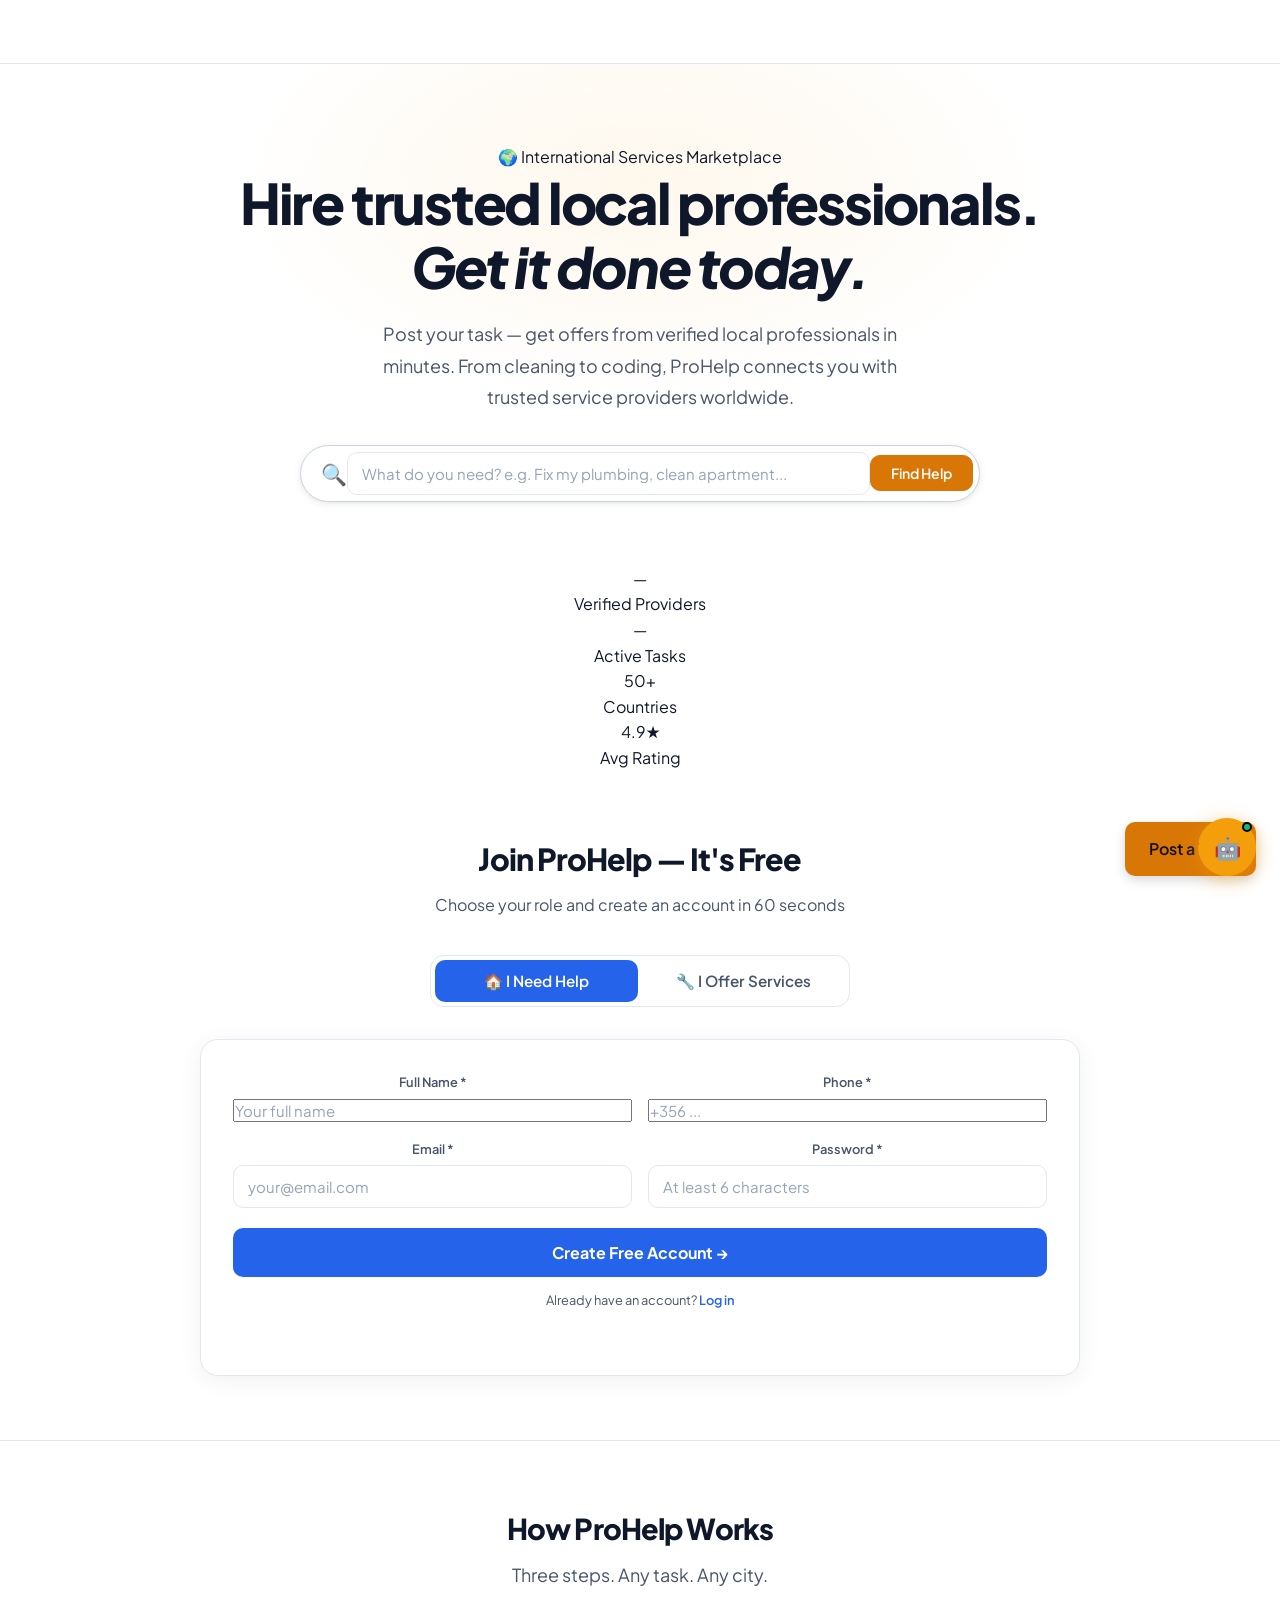
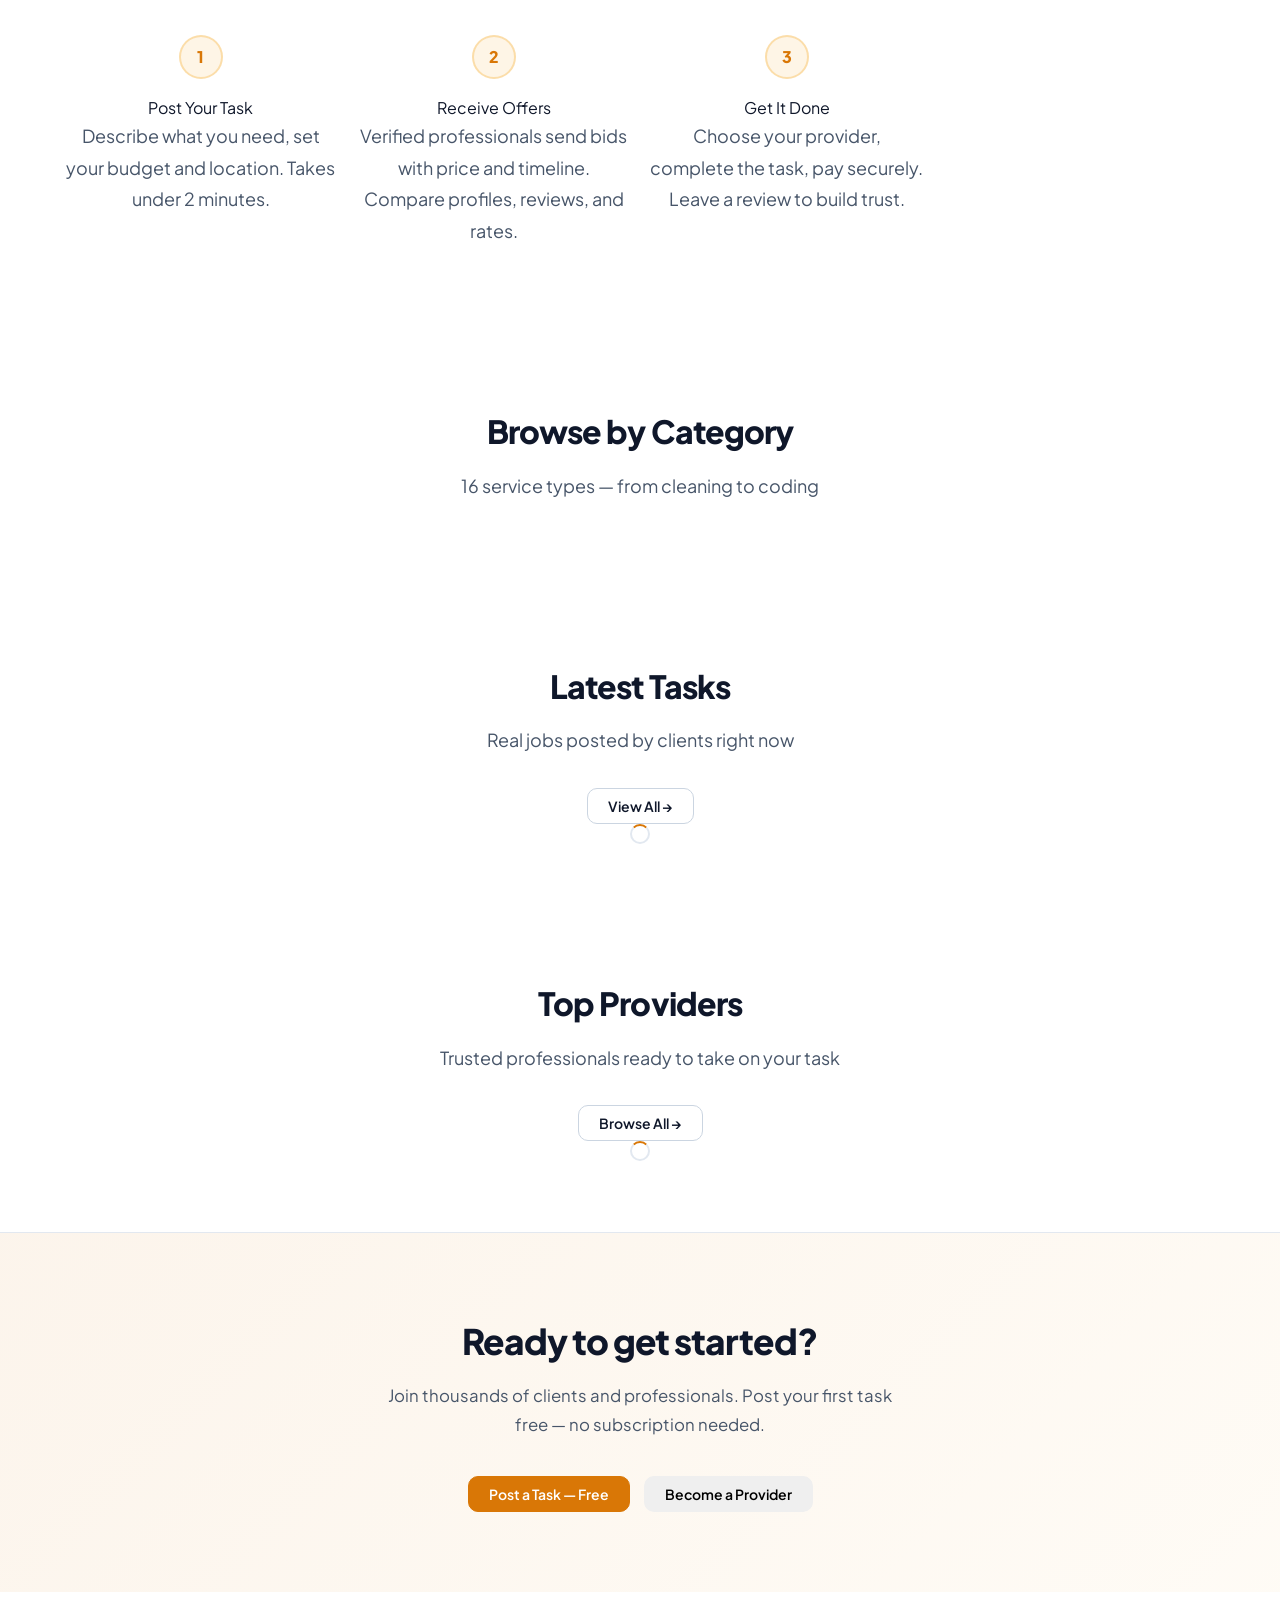
==== commit fa5b07b3: "fix(P3): surgical CSS/HTML — consolidate .prohelp-quick-task-button, add Post a Task CTA, restore .r" ====
--- a/index.html
+++ b/index.html
@@ -329,4 +329,6 @@
 <script src="/chatbot.js"></script>
 
 
+
+<a href="/post-task.html" class="prohelp-quick-task-button">Post a Task</a>
 </body></html>
--- a/shared.css
+++ b/shared.css
@@ -848,3 +848,29 @@
   .site-header, .sidebar, footer, .btn, #ph-chat-btn, #ph-chat-box { display: none !important; }
   .card, .pc, .task-card { box-shadow: none; border: 1px solid #ddd; }
 }
+
+
+.prohelp-quick-task-button {
+  position: fixed;
+  bottom: 1.5rem;
+  right: 1.5rem;
+  background: var(--primary);
+  color: #0F0F0F;
+  font-weight: 600;
+  font-size: 1rem;
+  padding: 0.875rem 1.5rem;
+  border-radius: var(--r);
+  border: none;
+  cursor: pointer;
+  z-index: 900;
+  box-shadow: 0 4px 12px rgba(0,0,0,0.15);
+  text-decoration: none;
+  display: inline-block;
+}
+
+
+.register-hover:hover {
+  background-color: var(--gold2);
+  color: #0F0F0F;
+  transition: background-color 0.15s ease;
+}
